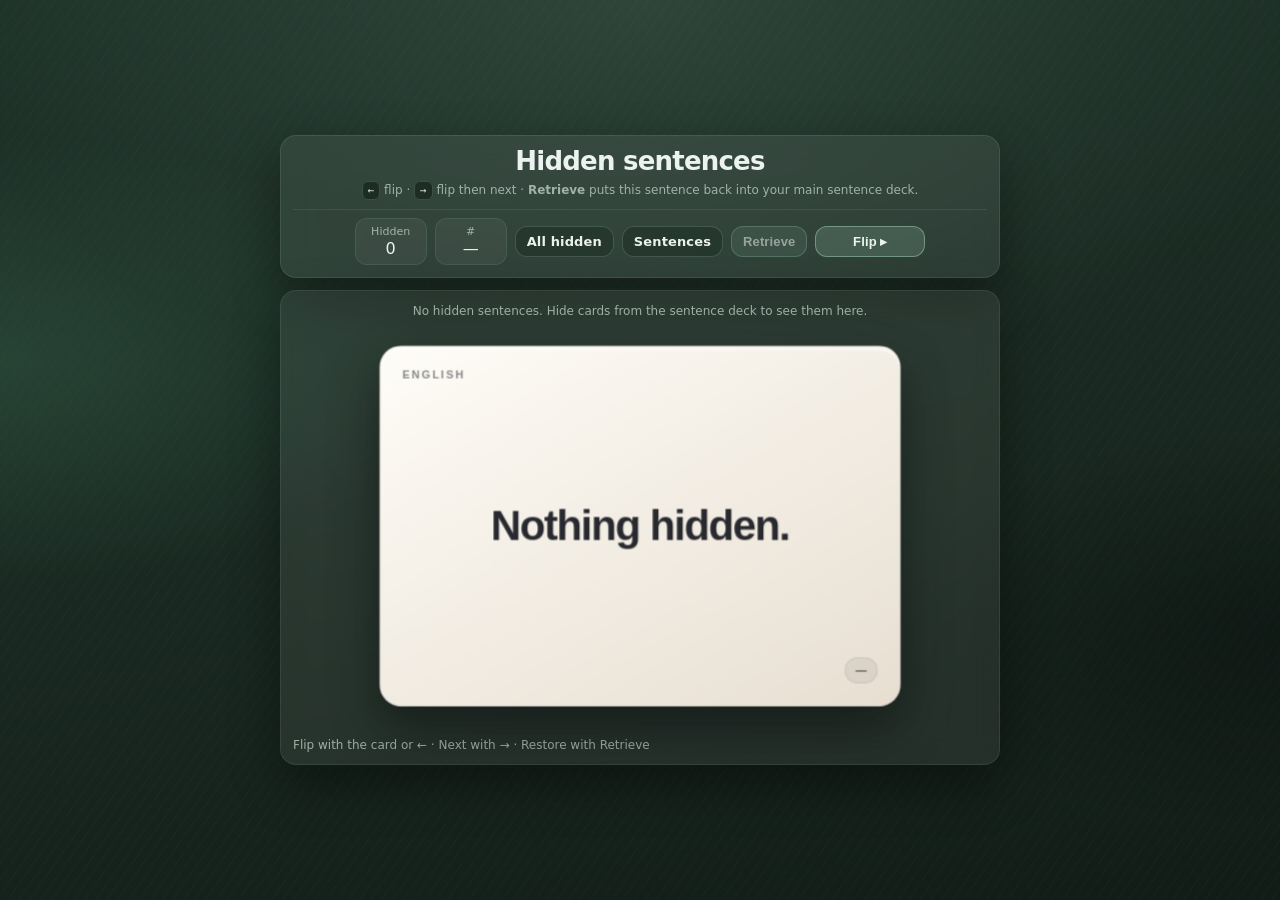
==== hidden-sentences.html @ bae76dec "Add files via upload" ====
<!doctype html>
<html lang="en">
  <head>
    <meta charset="UTF-8" />
    <meta name="viewport" content="width=device-width, initial-scale=1.0, viewport-fit=cover" />
    <title>Hidden sentences</title>
    <link rel="stylesheet" href="./style.css" />
  </head>
  <body class="phrasePage">
    <main class="app">
      <header class="header headerCompact">
        <h1 class="title titleCenter">Hidden sentences</h1>
        <p class="subtitle subtitleTight desktopOnlyControl">
          <kbd>←</kbd> flip · <kbd>→</kbd> flip then next · <strong>Retrieve</strong> puts this sentence back into your
          main sentence deck.
        </p>
        <div class="stats statsRow" aria-label="Hidden sentences">
          <div class="stat">
            <div class="statLabel">Hidden</div>
            <div class="statValue" id="statTotal">—</div>
          </div>
          <div class="stat">
            <div class="statLabel">#</div>
            <div class="statValue" id="statPosition">—</div>
          </div>
          <a class="btn ghost btnSm" href="./hidden.html">All hidden</a>
          <a class="btn ghost btnSm" href="./phrases.html">Sentences</a>
          <button class="btn primary btnSm" id="retrieveBtn" type="button">Retrieve</button>
          <button class="btn navBtn primary btnSm desktopOnlyControl" id="stepBtn" type="button">Flip ▸</button>
        </div>
      </header>

      <section class="stage">
        <section class="panel studyPanel" aria-label="Hidden sentence cards">
          <p class="studyHint muted studyHintSolo desktopOnlyControl" id="studyHint">Loading…</p>

          <div class="studyTouchBar" role="group" aria-label="Flip and next">
            <button type="button" class="btn ghost" id="flipSideBtn">Flip</button>
            <button type="button" class="btn navBtn primary" id="nextCardBtn">Next</button>
          </div>

          <div class="flashcardStage">
            <button
              type="button"
              class="flashcardHit"
              id="flashcardHit"
              aria-label="Sentence flashcard — click to flip"
            >
              <div class="flashcard3d">
                <div class="flashcardInner" id="flashcardInner">
                  <div class="flashFace flashFaceFront">
                    <span class="flashLabel">English</span>
                    <p class="flashWord flashWordFront" id="textEn">—</p>
                    <span class="flashCornerTag" id="cornerTag">—</span>
                  </div>
                  <div class="flashFace flashFaceBack">
                    <span class="flashLabel">Spanish</span>
                    <p class="flashWord flashWordEs" id="textEs">—</p>
                  </div>
                </div>
              </div>
            </button>
          </div>

          <div class="miniHelp miniHelpDesktopOnly">
            <div class="keyboardHelpBlock">
              <span class="muted">Flip with the card or ← · Next with → · Restore with Retrieve</span>
            </div>
          </div>
        </section>
      </section>
    </main>

    <script src="./sentence-bank.js" defer></script>
    <script src="./hidden-sentences.js" defer></script>
    <script src="./mobile-deck.js" defer></script>
  </body>
</html>
---- style.css ----
/* English ↔ Spanish flip flashcards · muted sage green */

:root {
  --bg-deep: #121c17;
  --bg-mid: #1a2a22;

  --panel: rgba(255, 255, 255, 0.07);
  --panel2: rgba(255, 255, 255, 0.05);
  --text: rgba(245, 250, 247, 0.96);
  --muted: rgba(190, 210, 198, 0.78);

  --accent: #a8dcc0;
  --accent-soft: rgba(168, 220, 192, 0.18);
  --danger: #e8a090;
  --good: #8fd4a4;
  --shadow: 0 20px 48px rgba(0, 0, 0, 0.38);
  --radius: 16px;

  --paper1: linear-gradient(150deg, #fffdf8 0%, #f4efe6 45%, #e8dfd2 100%);
  --paper2: linear-gradient(205deg, #fbf9f5 0%, #ece4d9 52%, #e0d4c8 100%);
  --paperInk: rgba(22, 24, 32, 0.92);

  /* Premium flip: cool cyan / ice rim (Spanish side + glow while flipped) */
  --flipIce: rgba(130, 215, 255, 0.22);
  --flipIceDeep: rgba(70, 160, 220, 0.14);
}

* {
  box-sizing: border-box;
}

html,
body {
  height: 100%;
}

body {
  margin: 0;
  -webkit-text-size-adjust: 100%;
  text-size-adjust: 100%;
  font-family: ui-sans-serif, system-ui, -apple-system, Segoe UI, Roboto, Helvetica, Arial,
    "Apple Color Emoji", "Segoe UI Emoji";
  color: var(--text);
  min-height: 100%;
  background-color: var(--bg-deep);
  background-image:
    radial-gradient(100% 80% at 50% 0%, rgba(168, 220, 192, 0.12), transparent 55%),
    radial-gradient(70% 50% at 0% 40%, rgba(60, 110, 85, 0.35), transparent 50%),
    radial-gradient(65% 45% at 100% 70%, rgba(0, 0, 0, 0.28), transparent 50%),
    repeating-linear-gradient(125deg, rgba(255, 255, 255, 0.02) 0 1px, transparent 1px 9px),
    linear-gradient(168deg, #1e3228 0%, var(--bg-mid) 48%, var(--bg-deep) 100%);
  display: grid;
  place-items: center;
  padding: 16px;
}

.app {
  width: min(720px, 100%);
  display: grid;
  gap: 12px;
}

.header {
  display: flex;
  flex-direction: column;
  align-items: center;
  text-align: center;
  gap: 8px;
  padding: 12px 14px 14px;
  border-radius: var(--radius);
  background: var(--panel);
  backdrop-filter: blur(12px);
  box-shadow: var(--shadow);
  border: 1px solid rgba(180, 220, 200, 0.12);
}

.headerCompact {
  gap: 6px;
  padding: 10px 12px 12px;
}

.title {
  margin: 0;
  letter-spacing: -0.03em;
  font-size: clamp(20px, 2.8vw, 26px);
}

.titleCenter {
  width: 100%;
  text-align: center;
}

.subtitle {
  margin: 0;
  color: var(--muted);
  font-size: 12px;
  line-height: 1.4;
  max-width: 38rem;
}

.subtitleTight {
  max-width: 36rem;
}

.stats {
  display: flex;
  gap: 8px;
  align-items: center;
  flex-wrap: wrap;
  justify-content: center;
}

.statsRow {
  margin-top: 4px;
  padding-top: 8px;
  border-top: 1px solid rgba(180, 220, 200, 0.1);
  width: 100%;
}

/* Sentence pages: stats on one row, navigation vs deck actions grouped */
.phraseToolbar {
  margin-top: 4px;
  padding-top: 10px;
  border-top: 1px solid rgba(180, 220, 200, 0.1);
  width: 100%;
  display: flex;
  flex-direction: column;
  align-items: center;
  gap: 10px;
}

.phraseToolbar-stats {
  justify-content: center;
}

.phraseToolbar-rows {
  display: flex;
  flex-wrap: wrap;
  gap: 10px 12px;
  justify-content: center;
  align-items: center;
  width: 100%;
  max-width: 100%;
}

.btnCluster {
  display: inline-flex;
  flex-wrap: wrap;
  gap: 6px;
  align-items: center;
  justify-content: center;
  padding: 6px 10px;
  border-radius: 12px;
  background: rgba(0, 0, 0, 0.14);
  border: 1px solid rgba(180, 220, 200, 0.1);
}

.btnCluster-actions {
  border-color: rgba(180, 220, 200, 0.14);
}

.phraseToolbar-sep {
  display: none;
  width: 1px;
  height: 28px;
  background: rgba(180, 220, 200, 0.14);
  flex-shrink: 0;
}

@media (min-width: 520px) {
  .phraseToolbar-sep {
    display: block;
  }
}

/* Sentence deck pages: one flat row of actions (replaces nested clusters on small screens) */
.phraseToolbar-nav {
  display: flex;
  flex-wrap: wrap;
  gap: 8px;
  justify-content: center;
  align-items: center;
  width: 100%;
}

.phraseToolbar-navBtn {
  flex: 0 1 auto;
}

/* Sentence toolbar: every control fills its slot; label centered (links + buttons) */
.phraseToolbar-nav > a.btn,
.phraseToolbar-nav > button.btn {
  display: flex;
  justify-content: center;
  align-items: center;
  text-align: center;
  box-sizing: border-box;
}

.stat {
  padding: 6px 10px;
  border-radius: 12px;
  background: var(--panel2);
  border: 1px solid rgba(180, 220, 200, 0.1);
  min-width: 72px;
  text-align: center;
}

a.statLink {
  text-decoration: none;
  color: inherit;
  cursor: pointer;
  transition: background 140ms ease, border-color 140ms ease, transform 140ms ease;
}

a.statLink:hover {
  background: rgba(168, 220, 192, 0.12);
  border-color: rgba(200, 230, 210, 0.28);
}

a.statLink:focus-visible {
  outline: 2px solid rgba(168, 220, 192, 0.55);
  outline-offset: 2px;
}

.hiddenHub {
  display: flex;
  flex-direction: column;
  gap: 10px;
  width: 100%;
  max-width: 22rem;
  margin: 4px auto 0;
}

.hiddenHubCard {
  display: flex;
  flex-direction: column;
  align-items: flex-start;
  gap: 4px;
  text-align: left;
  padding: 12px 14px;
  border-radius: 14px;
}

.hiddenHubTitle {
  font-weight: 700;
  font-size: 15px;
}

.hiddenHubMeta {
  font-size: 12px;
}

.hiddenHubBack {
  border-top: none;
  padding-top: 0;
  margin-top: 0;
}

.statLabel {
  font-size: 11px;
  color: var(--muted);
}

.statValue {
  font-size: 16px;
  margin-top: 1px;
  font-variant-numeric: tabular-nums;
}

.btn {
  appearance: none;
  border: 1px solid rgba(180, 220, 200, 0.2);
  color: var(--text);
  background: rgba(20, 35, 28, 0.45);
  padding: 10px 12px;
  border-radius: 14px;
  cursor: pointer;
  font-weight: 650;
  letter-spacing: 0.01em;
  transition: transform 140ms ease, background 140ms ease, border-color 140ms ease,
    box-shadow 140ms ease;
  user-select: none;
}

.btnSm {
  padding: 7px 11px;
  border-radius: 12px;
  font-size: 13px;
}

.btn:hover {
  transform: translateY(-1px);
  background: rgba(32, 52, 42, 0.55);
  border-color: rgba(200, 230, 210, 0.28);
}

.btn:active {
  transform: translateY(0px);
}

.btn.ghost {
  background: rgba(24, 40, 32, 0.4);
}

.btn.danger {
  border-color: rgba(232, 160, 144, 0.42);
  background: rgba(90, 42, 38, 0.35);
  color: rgba(255, 232, 226, 0.96);
}

.btn.danger:hover {
  border-color: rgba(255, 190, 175, 0.45);
  background: rgba(110, 48, 42, 0.45);
}

.btn.primary,
.btn.navBtn.primary {
  border-color: rgba(168, 220, 192, 0.45);
  background: var(--accent-soft);
}

.btn.primary:hover,
.btn.navBtn.primary:hover {
  border-color: rgba(200, 235, 215, 0.55);
  background: rgba(168, 220, 192, 0.28);
}

.btn:disabled {
  opacity: 0.55;
  cursor: not-allowed;
  transform: none;
}

.stage {
  display: block;
}

.panel {
  border-radius: var(--radius);
  padding: 12px;
  background: var(--panel);
  backdrop-filter: blur(12px);
  box-shadow: var(--shadow);
  border: 1px solid rgba(180, 220, 200, 0.1);
}

.studyPanel {
  display: flex;
  flex-direction: column;
  align-items: stretch;
}

.studyRow {
  display: flex;
  align-items: center;
  justify-content: flex-end;
  gap: 12px;
  flex-wrap: wrap;
  margin-bottom: 10px;
}

/* Mobile-only Flip | Next row (hidden on wider viewports). */
.studyTouchBar {
  display: none;
  align-items: stretch;
  gap: 10px;
  width: 100%;
  margin-bottom: 2px;
}

.studyTouchBar .btn {
  flex: 1;
  display: flex;
  justify-content: center;
  align-items: center;
  text-align: center;
  min-height: 50px;
  font-size: 16px;
  border-radius: 14px;
  touch-action: manipulation;
  -webkit-tap-highlight-color: transparent;
}

.studyHint {
  flex: 1;
  margin: 0;
  font-size: 12px;
  text-align: center;
  line-height: 1.45;
  min-width: 200px;
}

.studyHintSolo {
  flex: none;
  width: 100%;
  margin-bottom: 4px;
}

.navBtn {
  min-width: 110px;
  font-variant-numeric: tabular-nums;
}

.flashcardStage {
  display: grid;
  place-items: center;
  padding: 10px 0 6px;
  min-height: min(380px, 52vh);
}

.flashcardHit {
  width: min(520px, 100%);
  margin: 0;
  padding: 0;
  border: none;
  background: transparent;
  cursor: pointer;
  border-radius: 24px;
  outline: none;
  touch-action: manipulation;
  -webkit-tap-highlight-color: transparent;
}

.flashcardHit:not(:disabled):hover {
  outline: 1px solid rgba(120, 200, 255, 0.42);
  box-shadow: 0 0 28px rgba(90, 185, 255, 0.12);
}

.flashcardHit:is(:disabled) {
  cursor: default;
}

.flashcardHit:focus-visible {
  border-radius: 24px;
  box-shadow:
    0 0 0 3px rgba(110, 200, 255, 0.42),
    0 0 36px rgba(80, 175, 255, 0.15),
    0 18px 50px rgba(0, 0, 0, 0.45);
}

.flashcard3d {
  perspective: 1400px;
  perspective-origin: 50% 50%;
  /* Avoid compositor quirks on some GPUs when flipping */
  transform: translateZ(0);
  border-radius: 22px;
  /* Keep glow off `filter` — filter + preserve-3d often paints faces transparent after a tab switch */
  isolation: isolate;
  transition: box-shadow 0.45s ease;
}

/* Soft cyan bloom while the Spanish face is showing (same look, no filter compositor bug). */
.flashcard3d:has(.flashcardInner.isFlipped) {
  box-shadow:
    0 0 0 1px rgba(120, 195, 255, 0.28),
    0 14px 38px rgba(60, 145, 200, 0.22),
    0 0 52px rgba(100, 195, 255, 0.16);
}

.flashcardInner {
  position: relative;
  transform-style: preserve-3d;
  -webkit-transform-style: preserve-3d;
  transition: transform 0.58s cubic-bezier(0.22, 1, 0.36, 1);
  border-radius: 22px;
  min-height: min(340px, 44vh);
  width: 100%;
}

.flashcardInner.isFlipped {
  transform: rotateY(180deg);
  -webkit-transform: rotateY(180deg);
}

.flashFace {
  position: absolute;
  inset: 0;
  border-radius: 22px;
  display: grid;
  place-items: center;
  align-content: center;
  padding: clamp(18px, 4vw, 36px);
  backface-visibility: hidden;
  -webkit-backface-visibility: hidden;
  color: var(--paperInk);
  border: 1px solid rgba(20, 30, 40, 0.12);
  box-shadow:
    0 4px 0 rgba(255, 255, 255, 0.45) inset,
    0 22px 50px rgba(0, 0, 0, 0.42),
    0 0 0 1px rgba(0, 0, 0, 0.14);
}

.flashFaceFront {
  background: var(--paper1);
  transform: rotateY(0deg) translateZ(4px);
  -webkit-transform: rotateY(0deg) translateZ(4px);
}

.flashFaceBack {
  background:
    radial-gradient(115% 85% at 8% 0%, var(--flipIce), transparent 52%),
    radial-gradient(90% 75% at 100% 100%, var(--flipIceDeep), transparent 48%),
    linear-gradient(168deg, #f5fbff 0%, #e8f2f8 38%, #dce8ef 100%);
  border-color: rgba(70, 130, 170, 0.22);
  transform: rotateY(180deg) translateZ(4px);
  -webkit-transform: rotateY(180deg) translateZ(4px);
  box-shadow:
    0 4px 0 rgba(255, 255, 255, 0.5) inset,
    0 0 0 1px rgba(100, 175, 220, 0.2),
    0 22px 50px rgba(15, 45, 65, 0.2),
    0 0 48px rgba(100, 195, 255, 0.18);
}

.flashLabel {
  position: absolute;
  top: clamp(14px, 3vw, 22px);
  left: clamp(14px, 3vw, 22px);
  font-size: 11px;
  font-weight: 800;
  letter-spacing: 0.18em;
  text-transform: uppercase;
  opacity: 0.55;
}

.flashWord {
  margin: 0;
  padding: 0 clamp(14px, 3vw, 28px);
  font-size: clamp(26px, 4vw, 42px);
  font-weight: 850;
  line-height: 1.15;
  letter-spacing: -0.035em;
  text-align: center;
  hyphens: auto;
}

.flashWordEs {
  font-family: ui-sans-serif, system-ui, "SF Pro Text", Segoe UI, Roboto, "Noto Sans", sans-serif;
}

/* Full-sentence cards: same type size as main deck; wrap long lines without shrinking text */
.phrasePage .flashWord {
  font-size: clamp(26px, 4vw, 42px);
  line-height: 1.15;
  letter-spacing: -0.035em;
  max-width: 100%;
  overflow-wrap: anywhere;
  hyphens: auto;
}

.phrasePage .flashFace {
  padding: clamp(16px, 3.5vw, 28px);
}

.phrasePage .flashcardStage {
  min-height: min(400px, 56vh);
}

.phrasePage .flashcardInner {
  min-height: min(360px, 50vh);
}

/* Separate text layering from curved faces — avoids “mirrored/backward” glyph bugs in some browsers. */
.flashFace .flashWord {
  transform: translateZ(8px);
  -webkit-font-smoothing: antialiased;
}

.flashCornerTag {
  position: absolute;
  bottom: clamp(14px, 3vw, 22px);
  right: clamp(14px, 3vw, 22px);
  padding: 6px 10px;
  font-size: 11px;
  font-weight: 750;
  border-radius: 999px;
  color: rgba(22, 24, 32, 0.75);
  background: rgba(0, 0, 0, 0.06);
  border: 1px solid rgba(0, 0, 0, 0.08);
}

.footer {
  padding: 10px 12px;
  color: var(--muted);
  font-size: 12px;
  text-align: center;
}

.footerBar {
  display: flex;
  flex-wrap: wrap;
  align-items: center;
  justify-content: center;
  gap: 10px 16px;
  padding: 12px 14px;
}

.footerLead {
  color: var(--muted);
  font-size: 12px;
  margin-right: 4px;
}

.footerLink,
.btnLink {
  appearance: none;
  padding: 0;
  margin: 0;
  border: none;
  background: transparent;
  color: var(--accent);
  font: inherit;
  font-size: 13px;
  font-weight: 650;
  cursor: pointer;
  text-decoration: underline;
  text-underline-offset: 3px;
}

.footerLink:hover,
.btnLink:hover {
  color: #d8f5e4;
}

.btnLink {
  display: inline-block;
}

.btnLink input {
  display: none;
}

kbd {
  font-family: ui-monospace, SFMono-Regular, Menlo, Monaco, Consolas, monospace;
  font-size: 11px;
  padding: 2px 5px;
  border-radius: 6px;
  background: rgba(18, 32, 26, 0.65);
  border: 1px solid rgba(180, 220, 200, 0.2);
  color: rgba(235, 248, 240, 0.92);
}

.muted {
  color: var(--muted);
}

a.btn {
  text-decoration: none;
  display: inline-flex;
  align-items: center;
}

.inlineLink {
  color: var(--accent);
  text-underline-offset: 3px;
}

.inlineLink:hover {
  color: #d8f5e4;
}

.saveToast {
  font-weight: 750;
  color: rgba(140, 220, 160, 0.98);
  letter-spacing: 0.02em;
  min-height: 1.2em;
}

.miniHelp {
  margin-top: 14px;
  color: var(--muted);
  font-size: 12px;
  display: flex;
  gap: 8px;
  align-items: center;
  flex-wrap: wrap;
}

/* ——— Phones & tablets (wide enough to catch phones in landscape) ——— */
@media (max-width: 768px) {
  /* Reduces double-tap zoom on controls while keeping pinch-zoom. */
  html {
    touch-action: manipulation;
  }

  body {
    padding: max(10px, env(safe-area-inset-top, 0px)) max(12px, env(safe-area-inset-right, 0px))
      max(14px, env(safe-area-inset-bottom, 0px)) max(12px, env(safe-area-inset-left, 0px));
  }

  .desktopOnlyControl {
    display: none !important;
  }

  /* Sentence / saved-sentence headers: never show the long instruction block on narrow viewports */
  body.phrasePage .header .subtitle {
    display: none !important;
    margin: 0 !important;
    padding: 0 !important;
    max-height: 0 !important;
    overflow: hidden !important;
    border: 0 !important;
  }

  body.phrasePage .header.headerCompact {
    gap: 4px;
  }

  .studyTouchBar {
    display: flex;
  }

  .keyboardHelpBlock {
    display: none !important;
  }

  .miniHelpDesktopOnly {
    display: none !important;
  }

  .headerCompact {
    padding: 8px 10px 10px;
  }

  .headerCompact .stats.statsRow {
    margin-top: 2px;
    padding-top: 6px;
  }

  .stats.statsRow,
  .phraseToolbar-stats {
    gap: 5px;
    row-gap: 6px;
  }

  .stat {
    min-width: 58px;
    padding: 6px 7px;
  }

  .phrasePage .phraseToolbar {
    margin-top: 0;
    padding-top: 4px;
    gap: 4px;
  }

  .phrasePage .phraseToolbar-stats {
    flex-wrap: nowrap;
    justify-content: center;
    gap: 5px;
    width: 100%;
  }

  .phrasePage .phraseToolbar-stats .stat {
    flex: 1 1 0;
    min-width: 0;
    padding: 6px 4px;
  }

  .phrasePage .phraseToolbar-stats .statLabel {
    font-size: 9px;
  }

  .phrasePage .phraseToolbar-stats .statValue {
    font-size: 13px;
  }

  body.phrasePage .phraseToolbar-nav {
    display: grid;
    grid-template-columns: repeat(3, minmax(0, 1fr));
    gap: 6px;
    width: 100%;
    justify-items: stretch;
  }

  body.phrasePage .phraseToolbar-nav > a.btn,
  body.phrasePage .phraseToolbar-nav > button.btn {
    display: flex !important;
    width: 100%;
    min-width: 0;
    min-height: 44px;
    font-size: 13px;
    justify-content: center !important;
    align-items: center !important;
    text-align: center;
  }

  .btnSm {
    min-height: 44px;
    padding: 10px 12px;
    font-size: 14px;
  }

  .studyRow {
    flex-direction: row;
    flex-wrap: nowrap;
    align-items: stretch;
    justify-content: space-between;
    gap: 10px;
    margin-bottom: 8px;
  }

  .btn {
    touch-action: manipulation;
    -webkit-tap-highlight-color: transparent;
  }

  .flashcardStage {
    min-height: min(320px, 48svh);
    padding: 6px 0 4px;
  }

  .flashcardInner {
    min-height: min(260px, 42svh);
    transition: transform 0.42s cubic-bezier(0.22, 1, 0.36, 1);
  }

  .phrasePage .flashcardStage {
    min-height: min(340px, 56svh);
    padding-top: 8px;
  }

  .phrasePage .flashcardInner {
    min-height: min(270px, 50svh);
    transition: transform 0.42s cubic-bezier(0.22, 1, 0.36, 1);
  }

  .flashWord {
    font-size: clamp(22px, 6.2vw, 34px);
    padding: 0 clamp(12px, 4vw, 22px);
  }

  /* Sentence cards: same flash text size as main vocabulary deck on phones */
  .phrasePage .flashWord {
    font-size: clamp(22px, 6.2vw, 34px);
    padding: 0 clamp(12px, 4vw, 22px);
    line-height: 1.15;
    letter-spacing: -0.035em;
  }

  .flashcardHit {
    touch-action: manipulation;
    width: 100%;
    max-width: min(520px, 100%);
  }

  .miniHelp {
    font-size: 11px;
    margin-top: 6px;
  }

  .phraseToolbar-rows {
    flex-direction: column;
    gap: 8px;
  }

  .phraseToolbar-sep {
    display: none !important;
  }

  .btnCluster {
    width: 100%;
    max-width: 100%;
    justify-content: center;
  }

  /* Flip/Next in header / phrase toolbar (saved, hidden lists, etc.) */
  .statsRow .navBtn.primary,
  .statsRow #stepBtn,
  .phraseToolbar-rows .navBtn.primary,
  .phraseToolbar-rows #stepBtn {
    min-height: 48px;
    padding-left: 16px;
    padding-right: 16px;
  }
}

@media (prefers-reduced-motion: reduce) {
  .flashcardInner {
    transition: transform 0.25s linear;
  }

  .flashcardInner.isFlipped {
    transform: rotateY(180deg);
    -webkit-transform: rotateY(180deg);
  }

  .flashcard3d:has(.flashcardInner.isFlipped) {
    box-shadow: none;
  }
}
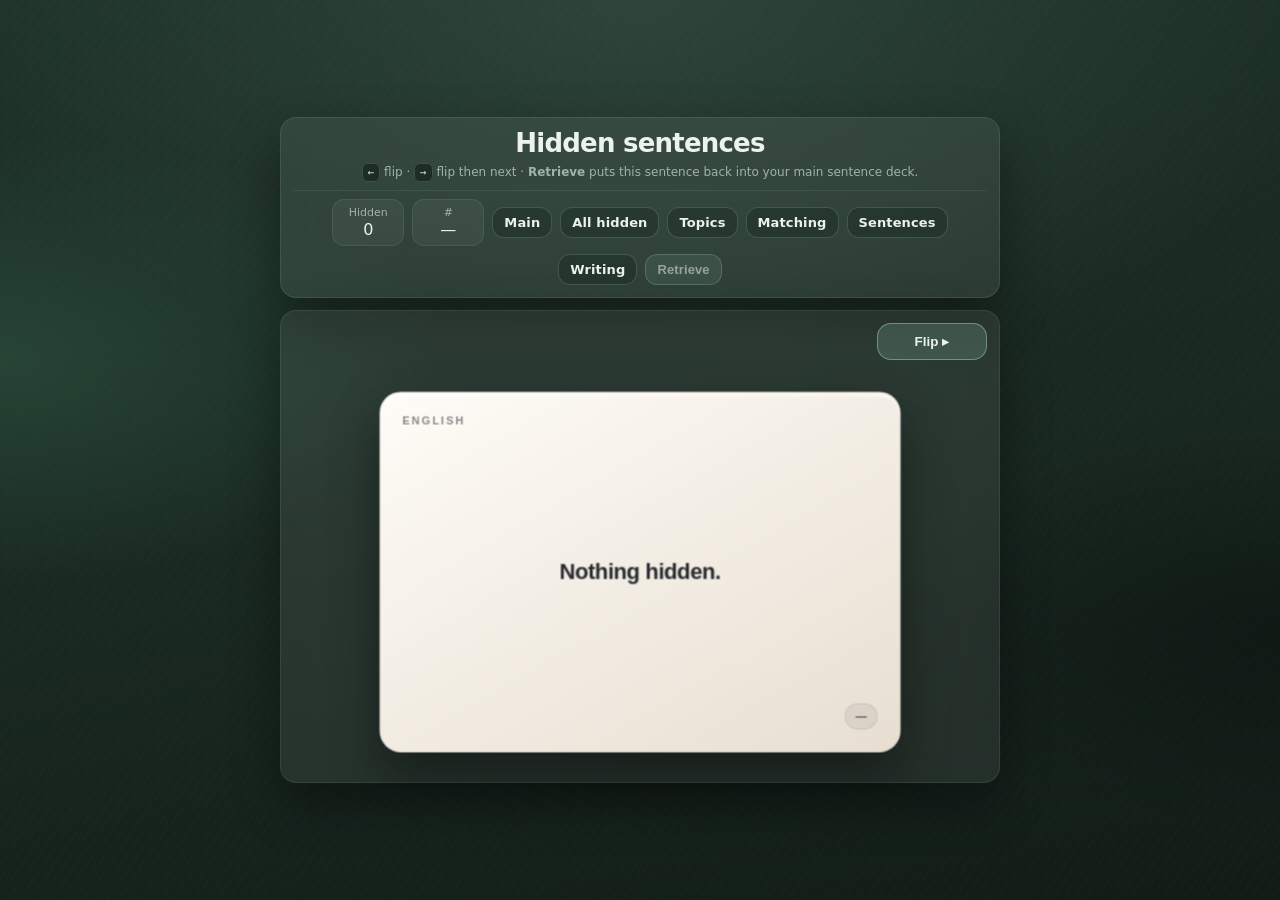
==== commit 5ace5603: "Add Writing and Matching modes, premium theme, and mobile polish. Topic-filtered main deck, disambig" ====
--- a/hidden-sentences.html
+++ b/hidden-sentences.html
@@ -23,20 +23,24 @@
             <div class="statLabel">#</div>
             <div class="statValue" id="statPosition">—</div>
           </div>
+          <a class="btn ghost btnSm" href="./index.html">Main</a>
           <a class="btn ghost btnSm" href="./hidden.html">All hidden</a>
+          <a class="btn ghost btnSm" href="./topics.html">Topics</a>
+          <a class="btn ghost btnSm" href="./matching.html">Matching</a>
           <a class="btn ghost btnSm" href="./phrases.html">Sentences</a>
+          <a class="btn ghost btnSm" href="./writing.html">Writing</a>
           <button class="btn primary btnSm" id="retrieveBtn" type="button">Retrieve</button>
-          <button class="btn navBtn primary btnSm desktopOnlyControl" id="stepBtn" type="button">Flip ▸</button>
         </div>
       </header>
 
       <section class="stage">
         <section class="panel studyPanel" aria-label="Hidden sentence cards">
-          <p class="studyHint muted studyHintSolo desktopOnlyControl" id="studyHint">Loading…</p>
-
-          <div class="studyTouchBar" role="group" aria-label="Flip and next">
-            <button type="button" class="btn ghost" id="flipSideBtn">Flip</button>
-            <button type="button" class="btn navBtn primary" id="nextCardBtn">Next</button>
+          <div class="studyRow" role="group" aria-label="Flip and next">
+            <button class="btn navBtn primary desktopOnlyControl" id="stepBtn" type="button">Flip ▸</button>
+            <div class="studyTouchBar">
+              <button type="button" class="btn ghost" id="flipSideBtn">Flip</button>
+              <button type="button" class="btn navBtn primary" id="nextCardBtn">Next</button>
+            </div>
           </div>
 
           <div class="flashcardStage">
@@ -62,15 +66,11 @@
             </button>
           </div>
 
-          <div class="miniHelp miniHelpDesktopOnly">
-            <div class="keyboardHelpBlock">
-              <span class="muted">Flip with the card or ← · Next with → · Restore with Retrieve</span>
-            </div>
-          </div>
         </section>
       </section>
     </main>
 
+    <script src="./english-display.js"></script>
     <script src="./sentence-bank.js" defer></script>
     <script src="./hidden-sentences.js" defer></script>
     <script src="./mobile-deck.js" defer></script>
--- a/style.css
+++ b/style.css
@@ -159,6 +159,95 @@
   border-color: rgba(180, 220, 200, 0.14);
 }
 
+/* Topics hub — grouped vocabulary subsets */
+.topicHubPanel {
+  width: 100%;
+}
+
+.topicHubSections {
+  display: flex;
+  flex-direction: column;
+  gap: 0;
+  width: 100%;
+  max-width: 100%;
+}
+
+.topicSection {
+  padding: 18px 0 22px;
+  border-bottom: 1px solid rgba(180, 220, 200, 0.12);
+}
+
+.topicSection:last-child {
+  border-bottom: none;
+  padding-bottom: 8px;
+}
+
+.topicSectionHead {
+  margin-bottom: 14px;
+  text-align: left;
+  max-width: 40rem;
+}
+
+.topicSectionTitle {
+  margin: 0 0 6px;
+  font-size: clamp(15px, 2.2vw, 18px);
+  font-weight: 800;
+  letter-spacing: -0.02em;
+  color: var(--text);
+}
+
+.topicSectionSubtitle {
+  margin: 0;
+  font-size: 13px;
+  line-height: 1.45;
+}
+
+.topicSectionGrid {
+  display: grid;
+  grid-template-columns: repeat(auto-fill, minmax(220px, 1fr));
+  gap: 10px;
+  width: 100%;
+}
+
+.topicPickCard {
+  display: flex;
+  flex-direction: column;
+  align-items: stretch;
+  text-align: left;
+  gap: 6px;
+  padding: 14px 16px;
+  min-height: 100px;
+  text-decoration: none;
+  color: inherit;
+  border-radius: 14px;
+  border: 1px solid rgba(180, 220, 200, 0.14);
+  background: rgba(0, 0, 0, 0.12);
+  transition: border-color 0.2s ease, background 0.2s ease, transform 0.15s ease;
+}
+
+.topicPickCard:hover {
+  border-color: rgba(168, 220, 192, 0.35);
+  background: rgba(0, 0, 0, 0.16);
+}
+
+.topicPickTitle {
+  font-weight: 780;
+  font-size: 15px;
+  letter-spacing: -0.02em;
+}
+
+.topicPickMeta {
+  font-size: 12px;
+  font-variant-numeric: tabular-nums;
+}
+
+.topicPickBlurb {
+  font-size: 12px;
+  line-height: 1.4;
+  color: var(--muted);
+  margin-top: 2px;
+}
+
 .phraseToolbar-sep {
   display: none;
   width: 1px;
@@ -476,6 +565,7 @@
 .flashFace {
   position: absolute;
   inset: 0;
+  min-width: 0;
   border-radius: 22px;
   display: grid;
   place-items: center;
@@ -483,6 +573,8 @@
   padding: clamp(18px, 4vw, 36px);
   backface-visibility: hidden;
   -webkit-backface-visibility: hidden;
+  hyphens: none;
+  -webkit-hyphens: none;
   color: var(--paperInk);
   border: 1px solid rgba(20, 30, 40, 0.12);
   box-shadow:
@@ -531,25 +623,39 @@
   line-height: 1.15;
   letter-spacing: -0.035em;
   text-align: center;
-  hyphens: auto;
+  min-width: 0;
+  max-width: 100%;
+  overflow-wrap: break-word;
+  word-wrap: break-word;
+  word-break: normal;
+  hyphens: none;
+  -webkit-hyphens: none;
+  -moz-hyphens: none;
 }
 
 .flashWordEs {
   font-family: ui-sans-serif, system-ui, "SF Pro Text", Segoe UI, Roboto, "Noto Sans", sans-serif;
 }
 
-/* Full-sentence cards: same type size as main deck; wrap long lines without shrinking text */
-.phrasePage .flashWord {
-  font-size: clamp(26px, 4vw, 42px);
-  line-height: 1.15;
-  letter-spacing: -0.035em;
-  max-width: 100%;
-  overflow-wrap: anywhere;
-  hyphens: auto;
-}
-
+/* Full-sentence cards: slightly smaller type than main deck; wrap at spaces, never auto-hyphens */
 .phrasePage .flashFace {
   padding: clamp(16px, 3.5vw, 28px);
+  hyphens: none;
+  -webkit-hyphens: none;
+}
+
+body.phrasePage .flashFace .flashWord {
+  font-size: clamp(15px, 2.4vw, 22px);
+  line-height: 1.28;
+  letter-spacing: -0.02em;
+  min-width: 0;
+  max-width: 100%;
+  overflow-wrap: break-word;
+  word-wrap: break-word;
+  word-break: normal;
+  hyphens: none !important;
+  -webkit-hyphens: none !important;
+  -moz-hyphens: none !important;
 }
 
 .phrasePage .flashcardStage {
@@ -791,6 +897,16 @@
     font-size: 14px;
   }
 
+  .topicSectionGrid {
+    grid-template-columns: 1fr;
+  }
+
+  .topicSectionHead {
+    text-align: center;
+    margin-left: auto;
+    margin-right: auto;
+  }
+
   .studyRow {
     flex-direction: row;
     flex-wrap: nowrap;
@@ -830,12 +946,18 @@
     padding: 0 clamp(12px, 4vw, 22px);
   }
 
-  /* Sentence cards: same flash text size as main vocabulary deck on phones */
-  .phrasePage .flashWord {
-    font-size: clamp(22px, 6.2vw, 34px);
-    padding: 0 clamp(12px, 4vw, 22px);
-    line-height: 1.15;
-    letter-spacing: -0.035em;
+  /* Sentence cards: a bit larger than the old phone size, still well below main deck */
+  body.phrasePage .flashFace .flashWord {
+    font-size: clamp(16px, 4.5vw, 23px);
+    line-height: 1.26;
+    letter-spacing: -0.022em;
+    padding: 0 clamp(11px, 3.6vw, 20px);
+    overflow-wrap: break-word;
+    word-wrap: break-word;
+    word-break: normal;
+    hyphens: none !important;
+    -webkit-hyphens: none !important;
+    -moz-hyphens: none !important;
   }
 
   .flashcardHit {
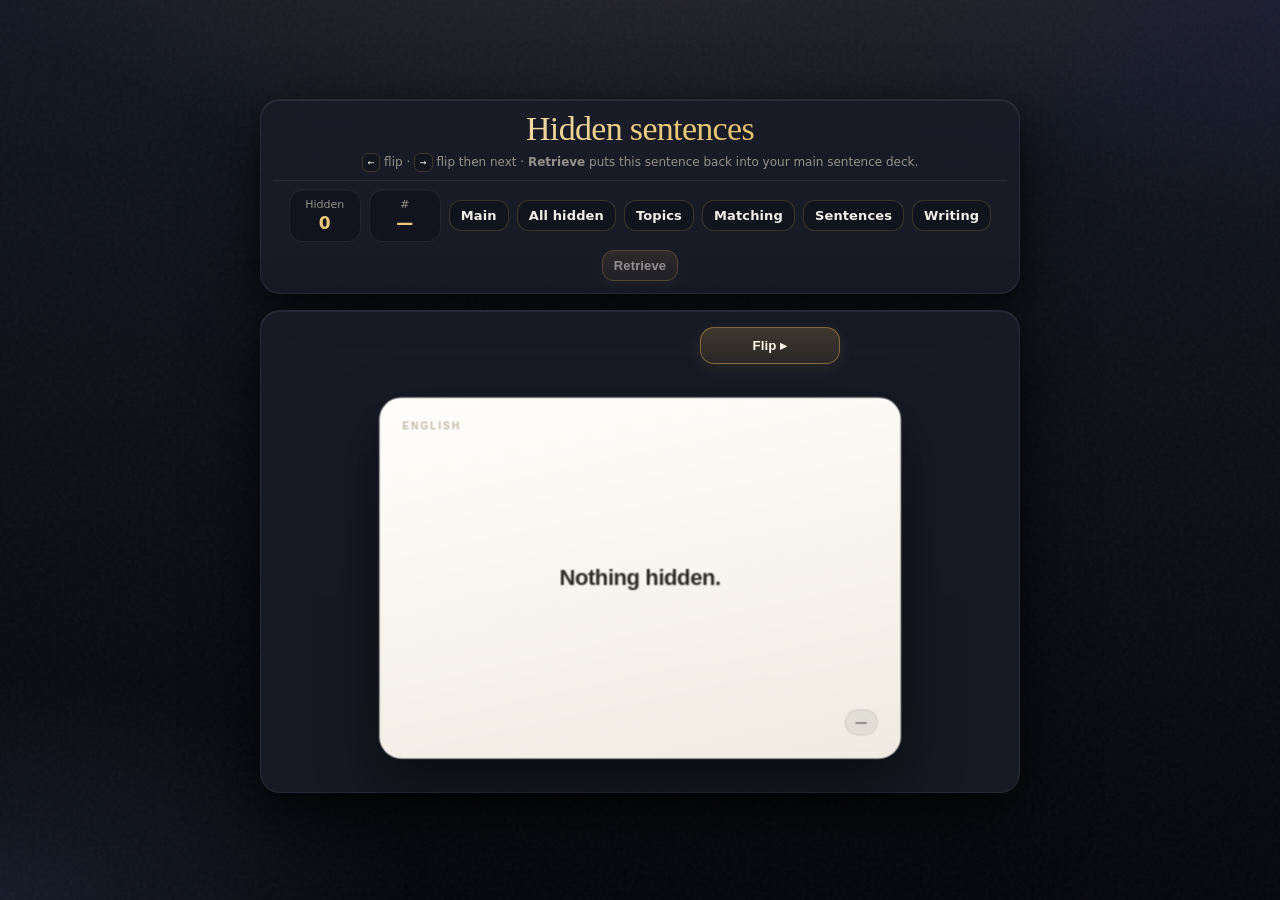
==== commit 9cd5813b: "Fix mobile flashcards and navigation layout. Taller portrait cards; topic and next bar like desktop " ====
--- a/hidden-sentences.html
+++ b/hidden-sentences.html
@@ -35,11 +35,9 @@
 
       <section class="stage">
         <section class="panel studyPanel" aria-label="Hidden sentence cards">
-          <div class="studyRow" role="group" aria-label="Flip and next">
-            <button class="btn navBtn primary desktopOnlyControl" id="stepBtn" type="button">Flip ▸</button>
-            <div class="studyTouchBar">
-              <button type="button" class="btn ghost" id="flipSideBtn">Flip</button>
-              <button type="button" class="btn navBtn primary" id="nextCardBtn">Next</button>
+          <div class="studyRow" role="group" aria-label="Card controls">
+            <div class="studyControlBar studyControlBar--solo">
+              <button type="button" class="btn navBtn primary studyNextBtn" id="stepBtn">Flip ▸</button>
             </div>
           </div>
 
--- a/style.css
+++ b/style.css
@@ -1,28 +1,40 @@
-/* English ↔ Spanish flip flashcards · muted sage green */
+/* English ↔ Spanish flashcards · premium navy + gold */
+@import url("https://fonts.googleapis.com/css2?family=DM+Sans:ital,opsz,wght@0,9..40,400;0,9..40,500;0,9..40,600;0,9..40,700;0,9..40,800;1,9..40,400&family=Instrument+Serif:ital@0;1&display=swap");
 
 :root {
-  --bg-deep: #121c17;
-  --bg-mid: #1a2a22;
-
-  --panel: rgba(255, 255, 255, 0.07);
-  --panel2: rgba(255, 255, 255, 0.05);
-  --text: rgba(245, 250, 247, 0.96);
-  --muted: rgba(190, 210, 198, 0.78);
-
-  --accent: #a8dcc0;
-  --accent-soft: rgba(168, 220, 192, 0.18);
-  --danger: #e8a090;
-  --good: #8fd4a4;
-  --shadow: 0 20px 48px rgba(0, 0, 0, 0.38);
-  --radius: 16px;
-
-  --paper1: linear-gradient(150deg, #fffdf8 0%, #f4efe6 45%, #e8dfd2 100%);
-  --paper2: linear-gradient(205deg, #fbf9f5 0%, #ece4d9 52%, #e0d4c8 100%);
-  --paperInk: rgba(22, 24, 32, 0.92);
-
-  /* Premium flip: cool cyan / ice rim (Spanish side + glow while flipped) */
-  --flipIce: rgba(130, 215, 255, 0.22);
-  --flipIceDeep: rgba(70, 160, 220, 0.14);
+  --bg-deep: #07080d;
+  --bg-mid: #0e1018;
+  --bg-top: #141824;
+
+  --panel: rgba(26, 29, 40, 0.78);
+  --panel2: rgba(18, 20, 30, 0.88);
+  --text: rgba(250, 248, 244, 0.96);
+  --muted: rgba(178, 172, 160, 0.82);
+
+  --accent: #d4a853;
+  --accent-bright: #ebc97a;
+  --accent-soft: rgba(212, 168, 83, 0.16);
+  --danger: #e89580;
+  --good: #5ecf9a;
+  --shadow:
+    0 28px 70px rgba(0, 0, 0, 0.58),
+    0 10px 28px rgba(0, 0, 0, 0.32),
+    inset 0 1px 0 rgba(255, 255, 255, 0.07);
+  --radius: 20px;
+
+  --border: rgba(255, 255, 255, 0.07);
+  --border-strong: rgba(212, 168, 83, 0.22);
+  --surface: rgba(34, 37, 50, 0.92);
+  --surface-hover: rgba(46, 50, 66, 0.96);
+  --surface-ghost: rgba(16, 18, 26, 0.72);
+  --link-hover: #f2ddb0;
+
+  --paper1: linear-gradient(168deg, #fffefb 0%, #f9f6f0 46%, #f0ebe2 100%);
+  --paper2: linear-gradient(198deg, #ffffff 0%, #f7f4ee 52%, #ede8df 100%);
+  --paperInk: rgba(26, 24, 20, 0.92);
+
+  --flipSuccess: rgba(94, 207, 154, 0.22);
+  --flipSuccessDeep: rgba(48, 160, 110, 0.14);
 }
 
 * {
@@ -38,26 +50,38 @@
   margin: 0;
   -webkit-text-size-adjust: 100%;
   text-size-adjust: 100%;
-  font-family: ui-sans-serif, system-ui, -apple-system, Segoe UI, Roboto, Helvetica, Arial,
-    "Apple Color Emoji", "Segoe UI Emoji";
+  font-family: "DM Sans", ui-sans-serif, system-ui, -apple-system, Segoe UI, Roboto, Helvetica, Arial,
+    sans-serif;
   color: var(--text);
   min-height: 100%;
   background-color: var(--bg-deep);
   background-image:
-    radial-gradient(100% 80% at 50% 0%, rgba(168, 220, 192, 0.12), transparent 55%),
-    radial-gradient(70% 50% at 0% 40%, rgba(60, 110, 85, 0.35), transparent 50%),
-    radial-gradient(65% 45% at 100% 70%, rgba(0, 0, 0, 0.28), transparent 50%),
-    repeating-linear-gradient(125deg, rgba(255, 255, 255, 0.02) 0 1px, transparent 1px 9px),
-    linear-gradient(168deg, #1e3228 0%, var(--bg-mid) 48%, var(--bg-deep) 100%);
+    radial-gradient(110% 80% at 50% -20%, rgba(212, 168, 83, 0.14), transparent 52%),
+    radial-gradient(70% 55% at 100% 0%, rgba(88, 72, 140, 0.12), transparent 48%),
+    radial-gradient(65% 50% at 0% 100%, rgba(40, 48, 72, 0.45), transparent 50%),
+    linear-gradient(180deg, var(--bg-top) 0%, var(--bg-mid) 44%, var(--bg-deep) 100%);
   display: grid;
   place-items: center;
-  padding: 16px;
+  padding: 20px 16px 28px;
+  position: relative;
+}
+
+body::before {
+  content: "";
+  position: fixed;
+  inset: 0;
+  pointer-events: none;
+  opacity: 0.035;
+  background-image: url("data:image/svg+xml,%3Csvg viewBox='0 0 256 256' xmlns='http://www.w3.org/2000/svg'%3E%3Cfilter id='n'%3E%3CfeTurbulence type='fractalNoise' baseFrequency='0.85' numOctaves='4' stitchTiles='stitch'/%3E%3C/filter%3E%3Crect width='100%25' height='100%25' filter='url(%23n)'/%3E%3C/svg%3E");
+  z-index: 0;
 }
 
 .app {
-  width: min(720px, 100%);
+  width: min(760px, 100%);
   display: grid;
-  gap: 12px;
+  gap: 16px;
+  position: relative;
+  z-index: 1;
 }
 
 .header {
@@ -65,13 +89,14 @@
   flex-direction: column;
   align-items: center;
   text-align: center;
-  gap: 8px;
-  padding: 12px 14px 14px;
+  gap: 10px;
+  padding: 18px 18px 16px;
   border-radius: var(--radius);
   background: var(--panel);
-  backdrop-filter: blur(12px);
+  backdrop-filter: blur(22px) saturate(1.15);
+  -webkit-backdrop-filter: blur(22px) saturate(1.15);
   box-shadow: var(--shadow);
-  border: 1px solid rgba(180, 220, 200, 0.12);
+  border: 1px solid var(--border);
 }
 
 .headerCompact {
@@ -81,8 +106,14 @@
 
 .title {
   margin: 0;
-  letter-spacing: -0.03em;
-  font-size: clamp(20px, 2.8vw, 26px);
+  font-family: "Instrument Serif", Georgia, "Times New Roman", serif;
+  font-weight: 400;
+  letter-spacing: -0.02em;
+  font-size: clamp(26px, 3.6vw, 34px);
+  background: linear-gradient(135deg, #faf6ef 0%, #e8c97a 55%, #c9a04a 100%);
+  -webkit-background-clip: text;
+  background-clip: text;
+  color: transparent;
 }
 
 .titleCenter {
@@ -113,7 +144,7 @@
 .statsRow {
   margin-top: 4px;
   padding-top: 8px;
-  border-top: 1px solid rgba(180, 220, 200, 0.1);
+  border-top: 1px solid var(--border);
   width: 100%;
 }
 
@@ -121,7 +152,7 @@
 .phraseToolbar {
   margin-top: 4px;
   padding-top: 10px;
-  border-top: 1px solid rgba(180, 220, 200, 0.1);
+  border-top: 1px solid var(--border);
   width: 100%;
   display: flex;
   flex-direction: column;
@@ -151,12 +182,12 @@
   justify-content: center;
   padding: 6px 10px;
   border-radius: 12px;
-  background: rgba(0, 0, 0, 0.14);
-  border: 1px solid rgba(180, 220, 200, 0.1);
+  background: var(--panel2);
+  border: 1px solid var(--border);
 }
 
 .btnCluster-actions {
-  border-color: rgba(180, 220, 200, 0.14);
+  border-color: var(--border-strong);
 }
 
 /* Topics hub — grouped vocabulary subsets */
@@ -174,7 +205,7 @@
 
 .topicSection {
   padding: 18px 0 22px;
-  border-bottom: 1px solid rgba(180, 220, 200, 0.12);
+  border-bottom: 1px solid var(--border);
 }
 
 .topicSection:last-child {
@@ -190,10 +221,11 @@
 
 .topicSectionTitle {
   margin: 0 0 6px;
-  font-size: clamp(15px, 2.2vw, 18px);
-  font-weight: 800;
-  letter-spacing: -0.02em;
-  color: var(--text);
+  font-family: "Instrument Serif", Georgia, serif;
+  font-size: clamp(18px, 2.6vw, 22px);
+  font-weight: 400;
+  letter-spacing: -0.01em;
+  color: var(--accent-bright);
 }
 
 .topicSectionSubtitle {
@@ -220,14 +252,23 @@
   text-decoration: none;
   color: inherit;
   border-radius: 14px;
-  border: 1px solid rgba(180, 220, 200, 0.14);
-  background: rgba(0, 0, 0, 0.12);
-  transition: border-color 0.2s ease, background 0.2s ease, transform 0.15s ease;
+  border: 1px solid var(--border);
+  background: var(--panel2);
+  transition:
+    border-color 0.22s ease,
+    background 0.22s ease,
+    transform 0.2s ease,
+    box-shadow 0.22s ease;
 }
 
 .topicPickCard:hover {
-  border-color: rgba(168, 220, 192, 0.35);
-  background: rgba(0, 0, 0, 0.16);
+  border-color: rgba(212, 168, 83, 0.42);
+  background: var(--surface-hover);
+  box-shadow:
+    0 14px 36px rgba(0, 0, 0, 0.42),
+    0 0 0 1px rgba(212, 168, 83, 0.08),
+    inset 0 1px 0 rgba(255, 255, 255, 0.06);
+  transform: translateY(-2px);
 }
 
 .topicPickTitle {
@@ -252,7 +293,7 @@
   display: none;
   width: 1px;
   height: 28px;
-  background: rgba(180, 220, 200, 0.14);
+  background: var(--border);
   flex-shrink: 0;
 }
 
@@ -276,6 +317,78 @@
   flex: 0 1 auto;
 }
 
+/* Main deck, sentences, writing: one centered horizontal row of tabs/buttons */
+body.deckPage .phraseToolbar,
+body.phrasePage .phraseToolbar,
+body.writingPage .header.headerCompact {
+  align-items: center;
+  gap: 6px;
+}
+
+body.writingPage .stats.writingStats {
+  display: flex;
+  flex-wrap: nowrap;
+  justify-content: center;
+  gap: 10px;
+  width: 100%;
+  margin-top: 2px;
+  padding-top: 6px;
+  border-top: 1px solid var(--border);
+}
+
+body.deckPage .phraseToolbar-actions,
+body.phrasePage .phraseToolbar-actions,
+body.writingPage .phraseToolbar-actions {
+  display: flex;
+  justify-content: center;
+  align-items: flex-start;
+  width: 100%;
+  overflow: visible;
+  padding: 4px 2px 8px;
+}
+
+body.deckPage .phraseToolbar-actionsInner,
+body.phrasePage .phraseToolbar-actionsInner,
+body.writingPage .phraseToolbar-actionsInner {
+  display: flex;
+  flex-wrap: wrap;
+  align-items: center;
+  justify-content: center;
+  gap: 6px;
+  width: 100%;
+  max-width: 100%;
+}
+
+body.deckPage .phraseToolbar-actionsInner .phraseToolbar-nav,
+body.phrasePage .phraseToolbar-actionsInner .phraseToolbar-nav,
+body.writingPage .phraseToolbar-actionsInner .phraseToolbar-nav {
+  display: inline-flex;
+  flex-wrap: nowrap;
+  align-items: center;
+  justify-content: center;
+  gap: 6px;
+}
+
+body.deckPage .phraseToolbar-actionsInner .phraseToolbar-nav > a.btn,
+body.deckPage .phraseToolbar-actionsInner .phraseToolbar-nav > button.btn,
+body.phrasePage .phraseToolbar-actionsInner .phraseToolbar-nav > a.btn,
+body.phrasePage .phraseToolbar-actionsInner .phraseToolbar-nav > button.btn,
+body.writingPage .phraseToolbar-actionsInner .phraseToolbar-nav > a.btn,
+body.writingPage .phraseToolbar-actionsInner .phraseToolbar-nav > button.btn {
+  flex: 0 0 auto;
+  width: auto;
+  min-width: 0;
+  white-space: nowrap;
+  min-height: 38px;
+  padding: 9px 14px;
+  font-size: 13px;
+  font-weight: 650;
+  line-height: 1.2;
+  border-radius: 12px;
+  touch-action: manipulation;
+  -webkit-tap-highlight-color: transparent;
+}
+
 /* Sentence toolbar: every control fills its slot; label centered (links + buttons) */
 .phraseToolbar-nav > a.btn,
 .phraseToolbar-nav > button.btn {
@@ -287,12 +400,13 @@
 }
 
 .stat {
-  padding: 6px 10px;
-  border-radius: 12px;
+  padding: 8px 12px;
+  border-radius: 14px;
   background: var(--panel2);
-  border: 1px solid rgba(180, 220, 200, 0.1);
+  border: 1px solid var(--border);
   min-width: 72px;
   text-align: center;
+  box-shadow: inset 0 1px 0 rgba(255, 255, 255, 0.04);
 }
 
 a.statLink {
@@ -303,12 +417,12 @@
 }
 
 a.statLink:hover {
-  background: rgba(168, 220, 192, 0.12);
-  border-color: rgba(200, 230, 210, 0.28);
+  background: var(--accent-soft);
+  border-color: rgba(212, 168, 83, 0.38);
 }
 
 a.statLink:focus-visible {
-  outline: 2px solid rgba(168, 220, 192, 0.55);
+  outline: 2px solid rgba(212, 168, 83, 0.55);
   outline-offset: 2px;
 }
 
@@ -352,16 +466,18 @@
 }
 
 .statValue {
-  font-size: 16px;
-  margin-top: 1px;
+  font-size: 17px;
+  margin-top: 2px;
   font-variant-numeric: tabular-nums;
+  font-weight: 700;
+  color: var(--accent-bright);
 }
 
 .btn {
   appearance: none;
-  border: 1px solid rgba(180, 220, 200, 0.2);
+  border: 1px solid var(--border-strong);
   color: var(--text);
-  background: rgba(20, 35, 28, 0.45);
+  background: var(--surface);
   padding: 10px 12px;
   border-radius: 14px;
   cursor: pointer;
@@ -380,8 +496,11 @@
 
 .btn:hover {
   transform: translateY(-1px);
-  background: rgba(32, 52, 42, 0.55);
-  border-color: rgba(200, 230, 210, 0.28);
+  background: var(--surface-hover);
+  border-color: rgba(212, 168, 83, 0.35);
+  box-shadow:
+    0 10px 28px rgba(0, 0, 0, 0.38),
+    0 0 0 1px rgba(212, 168, 83, 0.06);
 }
 
 .btn:active {
@@ -389,30 +508,32 @@
 }
 
 .btn.ghost {
-  background: rgba(24, 40, 32, 0.4);
+  background: var(--surface-ghost);
 }
 
 .btn.danger {
-  border-color: rgba(232, 160, 144, 0.42);
-  background: rgba(90, 42, 38, 0.35);
+  border-color: rgba(240, 168, 154, 0.35);
+  background: rgba(60, 28, 24, 0.65);
   color: rgba(255, 232, 226, 0.96);
 }
 
 .btn.danger:hover {
   border-color: rgba(255, 190, 175, 0.45);
-  background: rgba(110, 48, 42, 0.45);
+  background: rgba(80, 36, 30, 0.75);
 }
 
 .btn.primary,
 .btn.navBtn.primary {
-  border-color: rgba(168, 220, 192, 0.45);
-  background: var(--accent-soft);
+  border-color: rgba(212, 168, 83, 0.5);
+  background: linear-gradient(180deg, rgba(212, 168, 83, 0.22) 0%, rgba(212, 168, 83, 0.1) 100%);
+  color: rgba(255, 248, 235, 0.98);
+  box-shadow: 0 4px 16px rgba(212, 168, 83, 0.12);
 }
 
 .btn.primary:hover,
 .btn.navBtn.primary:hover {
-  border-color: rgba(200, 235, 215, 0.55);
-  background: rgba(168, 220, 192, 0.28);
+  border-color: rgba(235, 201, 122, 0.62);
+  background: linear-gradient(180deg, rgba(212, 168, 83, 0.32) 0%, rgba(212, 168, 83, 0.16) 100%);
 }
 
 .btn:disabled {
@@ -427,11 +548,12 @@
 
 .panel {
   border-radius: var(--radius);
-  padding: 12px;
+  padding: 16px;
   background: var(--panel);
-  backdrop-filter: blur(12px);
+  backdrop-filter: blur(20px) saturate(1.12);
+  -webkit-backdrop-filter: blur(20px) saturate(1.12);
   box-shadow: var(--shadow);
-  border: 1px solid rgba(180, 220, 200, 0.1);
+  border: 1px solid var(--border);
 }
 
 .studyPanel {
@@ -442,11 +564,165 @@
 
 .studyRow {
   display: flex;
+  flex-direction: column;
   align-items: center;
+  margin-bottom: 12px;
+  max-width: 100%;
+}
+
+.studyControlBar {
+  display: flex;
+  align-items: stretch;
+  justify-content: space-between;
+  gap: 14px;
+  width: min(400px, 100%);
+}
+
+.topicDrop {
+  position: relative;
+  flex: 1 1 0;
+  min-width: 0;
+}
+
+.topicDropBtn,
+.studyControlBar .studyFlipBtn {
+  width: 100%;
+  min-width: 0;
+  min-height: 48px;
+  padding: 10px 14px;
+  font-size: 16px;
+  font-weight: 700;
+  border-radius: 14px;
+  display: inline-flex;
+  align-items: center;
+  justify-content: center;
+  gap: 6px;
+}
+
+.studyControlBar .studyFlipBtn,
+.studyControlBar .studyNextBtn {
+  flex: 1 1 0;
+}
+
+.studyControlBar--solo {
   justify-content: flex-end;
-  gap: 12px;
-  flex-wrap: wrap;
-  margin-bottom: 10px;
+}
+
+.studyControlBar--solo .studyNextBtn,
+.studyControlBar--solo #stepBtn {
+  flex: 0 1 auto;
+  width: min(140px, 42%);
+  min-width: 110px;
+}
+
+.topicDropBtnText {
+  overflow: hidden;
+  text-overflow: ellipsis;
+  white-space: nowrap;
+  min-width: 0;
+}
+
+.topicDropChev {
+  flex-shrink: 0;
+  font-size: 11px;
+  opacity: 0.85;
+  transition: transform 0.2s ease;
+}
+
+.topicDrop.isOpen .topicDropChev {
+  transform: rotate(180deg);
+}
+
+.topicDrop.isOpen .topicDropBtn {
+  border-color: rgba(235, 201, 122, 0.62);
+  box-shadow:
+    0 0 0 3px rgba(212, 168, 83, 0.16),
+    0 4px 16px rgba(212, 168, 83, 0.12);
+}
+
+.topicDropMenu {
+  position: absolute;
+  z-index: 40;
+  top: calc(100% + 6px);
+  left: 0;
+  right: 0;
+  min-width: min(280px, 92vw);
+  max-height: min(320px, 50vh);
+  overflow: auto;
+  margin: 0;
+  padding: 6px;
+  list-style: none;
+  border-radius: 14px;
+  background: linear-gradient(180deg, #fcfbfa 0%, #f5f3f0 100%);
+  border: 1px solid rgba(212, 168, 83, 0.35);
+  box-shadow:
+    0 16px 40px rgba(0, 0, 0, 0.35),
+    0 0 0 1px rgba(255, 255, 255, 0.06) inset;
+  -webkit-overflow-scrolling: touch;
+  color: #1a1814;
+}
+
+.topicDropGroupLabel {
+  margin: 0;
+  padding: 8px 12px 4px;
+  font-size: 10px;
+  font-weight: 800;
+  letter-spacing: 0.12em;
+  text-transform: uppercase;
+  color: #6b6560;
+}
+
+.topicDropItem {
+  display: flex;
+  align-items: center;
+  justify-content: space-between;
+  gap: 10px;
+  width: 100%;
+  margin: 0;
+  padding: 10px 12px;
+  border: none;
+  border-radius: 10px;
+  background: transparent;
+  color: #1a1814;
+  font: inherit;
+  font-size: 14px;
+  font-weight: 600;
+  text-align: left;
+  cursor: pointer;
+  transition:
+    background 0.12s ease,
+    color 0.12s ease;
+}
+
+.topicDropItem:hover:not(:disabled) {
+  background: rgba(212, 168, 83, 0.2);
+  color: #1f1808;
+}
+
+.topicDropItem.isSelected {
+  background: rgba(212, 168, 83, 0.32);
+  color: #1f1808;
+}
+
+.topicDropItem:disabled {
+  color: #9a948c;
+  opacity: 0.65;
+  cursor: not-allowed;
+}
+
+.topicDropItemCount {
+  flex-shrink: 0;
+  font-size: 12px;
+  font-weight: 700;
+  font-variant-numeric: tabular-nums;
+  color: #2d7a52;
+}
+
+.topicDropItemLabel {
+  min-width: 0;
+  overflow: hidden;
+  text-overflow: ellipsis;
+  white-space: nowrap;
 }
 
 /* Mobile-only Flip | Next row (hidden on wider viewports). */
@@ -489,6 +765,19 @@
 .navBtn {
   min-width: 110px;
   font-variant-numeric: tabular-nums;
+}
+
+.deckHelpNote {
+  margin: 0 auto;
+  padding: 0 clamp(12px, 4vw, 20px);
+  max-width: 34rem;
+  font-size: 12px;
+  line-height: 1.45;
+  text-align: center;
+}
+
+.deckHelpNote kbd {
+  font-size: 11px;
 }
 
 .flashcardStage {
@@ -512,8 +801,15 @@
 }
 
 .flashcardHit:not(:disabled):hover {
-  outline: 1px solid rgba(120, 200, 255, 0.42);
-  box-shadow: 0 0 28px rgba(90, 185, 255, 0.12);
+  outline: 1px solid rgba(212, 168, 83, 0.35);
+  box-shadow:
+    0 16px 48px rgba(0, 0, 0, 0.52),
+    0 0 40px rgba(212, 168, 83, 0.08);
+}
+
+.flashcardHit:not(:disabled):hover:has(.flashcardInner.isFlipped) {
+  outline: 1px solid rgba(94, 207, 154, 0.45);
+  box-shadow: 0 16px 48px rgba(0, 0, 0, 0.52);
 }
 
 .flashcardHit:is(:disabled) {
@@ -523,9 +819,14 @@
 .flashcardHit:focus-visible {
   border-radius: 24px;
   box-shadow:
-    0 0 0 3px rgba(110, 200, 255, 0.42),
-    0 0 36px rgba(80, 175, 255, 0.15),
-    0 18px 50px rgba(0, 0, 0, 0.45);
+    0 0 0 3px rgba(255, 255, 255, 0.15),
+    0 12px 40px rgba(0, 0, 0, 0.5);
+}
+
+.flashcardHit:focus-visible:has(.flashcardInner.isFlipped) {
+  box-shadow:
+    0 0 0 3px rgba(72, 200, 140, 0.4),
+    0 12px 40px rgba(0, 0, 0, 0.5);
 }
 
 .flashcard3d {
@@ -539,12 +840,13 @@
   transition: box-shadow 0.45s ease;
 }
 
-/* Soft cyan bloom while the Spanish face is showing (same look, no filter compositor bug). */
+/* Green success bloom while the Spanish face is showing */
 .flashcard3d:has(.flashcardInner.isFlipped) {
   box-shadow:
-    0 0 0 1px rgba(120, 195, 255, 0.28),
-    0 14px 38px rgba(60, 145, 200, 0.22),
-    0 0 52px rgba(100, 195, 255, 0.16);
+    0 0 0 1px rgba(94, 207, 154, 0.4),
+    0 18px 48px rgba(0, 0, 0, 0.48),
+    0 0 60px rgba(94, 207, 154, 0.22),
+    0 0 100px rgba(48, 160, 110, 0.1);
 }
 
 .flashcardInner {
@@ -576,11 +878,11 @@
   hyphens: none;
   -webkit-hyphens: none;
   color: var(--paperInk);
-  border: 1px solid rgba(20, 30, 40, 0.12);
+  border: 1px solid rgba(255, 255, 255, 0.72);
   box-shadow:
-    0 4px 0 rgba(255, 255, 255, 0.45) inset,
-    0 22px 50px rgba(0, 0, 0, 0.42),
-    0 0 0 1px rgba(0, 0, 0, 0.14);
+    0 1px 0 rgba(255, 255, 255, 0.98) inset,
+    0 24px 56px rgba(0, 0, 0, 0.5),
+    0 0 0 1px rgba(212, 168, 83, 0.08);
 }
 
 .flashFaceFront {
@@ -591,28 +893,29 @@
 
 .flashFaceBack {
   background:
-    radial-gradient(115% 85% at 8% 0%, var(--flipIce), transparent 52%),
-    radial-gradient(90% 75% at 100% 100%, var(--flipIceDeep), transparent 48%),
-    linear-gradient(168deg, #f5fbff 0%, #e8f2f8 38%, #dce8ef 100%);
-  border-color: rgba(70, 130, 170, 0.22);
+    radial-gradient(120% 90% at 10% 0%, var(--flipSuccess), transparent 55%),
+    radial-gradient(95% 80% at 100% 100%, var(--flipSuccessDeep), transparent 50%),
+    linear-gradient(168deg, #ffffff 0%, #f4faf7 42%, #e8f5ee 100%);
+  border-color: rgba(56, 175, 125, 0.28);
   transform: rotateY(180deg) translateZ(4px);
   -webkit-transform: rotateY(180deg) translateZ(4px);
   box-shadow:
-    0 4px 0 rgba(255, 255, 255, 0.5) inset,
-    0 0 0 1px rgba(100, 175, 220, 0.2),
-    0 22px 50px rgba(15, 45, 65, 0.2),
-    0 0 48px rgba(100, 195, 255, 0.18);
+    0 1px 0 rgba(255, 255, 255, 0.95) inset,
+    0 0 0 1px rgba(94, 207, 154, 0.22),
+    0 24px 56px rgba(0, 0, 0, 0.5),
+    0 0 48px rgba(94, 207, 154, 0.16);
 }
 
 .flashLabel {
   position: absolute;
   top: clamp(14px, 3vw, 22px);
   left: clamp(14px, 3vw, 22px);
-  font-size: 11px;
-  font-weight: 800;
-  letter-spacing: 0.18em;
+  font-size: 10px;
+  font-weight: 700;
+  letter-spacing: 0.2em;
   text-transform: uppercase;
-  opacity: 0.55;
+  opacity: 0.5;
+  color: rgba(120, 100, 70, 0.9);
 }
 
 .flashWord {
@@ -725,7 +1028,7 @@
 
 .footerLink:hover,
 .btnLink:hover {
-  color: #d8f5e4;
+  color: var(--link-hover);
 }
 
 .btnLink {
@@ -741,9 +1044,9 @@
   font-size: 11px;
   padding: 2px 5px;
   border-radius: 6px;
-  background: rgba(18, 32, 26, 0.65);
-  border: 1px solid rgba(180, 220, 200, 0.2);
-  color: rgba(235, 248, 240, 0.92);
+  background: var(--panel2);
+  border: 1px solid var(--border-strong);
+  color: var(--text);
 }
 
 .muted {
@@ -762,24 +1065,28 @@
 }
 
 .inlineLink:hover {
-  color: #d8f5e4;
+  color: var(--link-hover);
 }
 
 .saveToast {
   font-weight: 750;
-  color: rgba(140, 220, 160, 0.98);
+  color: var(--good);
   letter-spacing: 0.02em;
   min-height: 1.2em;
 }
 
 .miniHelp {
-  margin-top: 14px;
-  color: var(--muted);
-  font-size: 12px;
-  display: flex;
-  gap: 8px;
+  margin-top: 8px;
+  min-height: 1.25em;
+  display: flex;
+  justify-content: center;
   align-items: center;
-  flex-wrap: wrap;
+}
+
+.miniHelp:empty,
+.miniHelp:not(:has(.saveToast:not(:empty))) {
+  margin-top: 0;
+  min-height: 0;
 }
 
 /* ——— Phones & tablets (wide enough to catch phones in landscape) ——— */
@@ -787,18 +1094,47 @@
   /* Reduces double-tap zoom on controls while keeping pinch-zoom. */
   html {
     touch-action: manipulation;
+    overflow-x: hidden;
+    width: 100%;
   }
 
   body {
-    padding: max(10px, env(safe-area-inset-top, 0px)) max(12px, env(safe-area-inset-right, 0px))
-      max(14px, env(safe-area-inset-bottom, 0px)) max(12px, env(safe-area-inset-left, 0px));
+    padding: max(8px, env(safe-area-inset-top, 0px)) max(8px, env(safe-area-inset-right, 0px))
+      max(10px, env(safe-area-inset-bottom, 0px)) max(8px, env(safe-area-inset-left, 0px));
+    overflow-x: hidden;
+    width: 100%;
+    max-width: 100%;
+  }
+
+  .app {
+    width: 100%;
+    max-width: 100%;
+    min-width: 0;
+    gap: 10px;
+  }
+
+  .header,
+  .stage,
+  .panel,
+  .studyPanel {
+    width: 100%;
+    max-width: 100%;
+    min-width: 0;
+  }
+
+  .panel {
+    padding: 10px 8px;
+  }
+
+  .title {
+    font-size: clamp(22px, 6vw, 28px);
   }
 
   .desktopOnlyControl {
     display: none !important;
   }
 
-  /* Sentence / saved-sentence headers: never show the long instruction block on narrow viewports */
+  /* Sentence deck header: hide long instruction block on narrow viewports */
   body.phrasePage .header .subtitle {
     display: none !important;
     margin: 0 !important;
@@ -808,12 +1144,21 @@
     border: 0 !important;
   }
 
-  body.phrasePage .header.headerCompact {
+  body.phrasePage .header.headerCompact,
+  body.deckPage .header.headerCompact {
     gap: 4px;
   }
 
   .studyTouchBar {
-    display: flex;
+    display: none !important;
+  }
+
+  .deckHelpNote {
+    display: none !important;
+  }
+
+  .footer.footerBar {
+    display: none;
   }
 
   .keyboardHelpBlock {
@@ -831,47 +1176,6 @@
   .headerCompact .stats.statsRow {
     margin-top: 2px;
     padding-top: 6px;
-  }
-
-  .stats.statsRow,
-  .phraseToolbar-stats {
-    gap: 5px;
-    row-gap: 6px;
-  }
-
-  .stat {
-    min-width: 58px;
-    padding: 6px 7px;
-  }
-
-  .phrasePage .phraseToolbar {
-    margin-top: 0;
-    padding-top: 4px;
-    gap: 4px;
-  }
-
-  .phrasePage .phraseToolbar-stats {
-    flex-wrap: nowrap;
-    justify-content: center;
-    gap: 5px;
-    width: 100%;
-  }
-
-  .phrasePage .phraseToolbar-stats .stat {
-    flex: 1 1 0;
-    min-width: 0;
-    padding: 6px 4px;
-  }
-
-  .phrasePage .phraseToolbar-stats .statLabel {
-    font-size: 9px;
-  }
-
-  .phrasePage .phraseToolbar-stats .statValue {
-    font-size: 13px;
-  }
-
-  body.phrasePage .phraseToolbar-nav {
     display: grid;
     grid-template-columns: repeat(3, minmax(0, 1fr));
     gap: 6px;
@@ -879,16 +1183,116 @@
     justify-items: stretch;
   }
 
-  body.phrasePage .phraseToolbar-nav > a.btn,
-  body.phrasePage .phraseToolbar-nav > button.btn {
+  .headerCompact .stats.statsRow > .stat {
+    min-width: 0;
+    width: 100%;
+  }
+
+  .headerCompact .stats.statsRow > a.btn,
+  .headerCompact .stats.statsRow > button.btn {
     display: flex !important;
     width: 100%;
     min-width: 0;
     min-height: 44px;
-    font-size: 13px;
+    font-size: 12px;
     justify-content: center !important;
     align-items: center !important;
     text-align: center;
+    padding: 8px 6px;
+  }
+
+  .stats.statsRow,
+  .phraseToolbar-stats {
+    gap: 5px;
+    row-gap: 6px;
+  }
+
+  .stat {
+    min-width: 58px;
+    padding: 6px 7px;
+  }
+
+  .phrasePage .phraseToolbar,
+  .deckPage .phraseToolbar {
+    margin-top: 0;
+    padding-top: 4px;
+    gap: 4px;
+  }
+
+  .phrasePage .phraseToolbar-stats,
+  .deckPage .phraseToolbar-stats {
+    flex-wrap: nowrap;
+    justify-content: center;
+    gap: 5px;
+    width: 100%;
+  }
+
+  .phrasePage .phraseToolbar-stats .stat,
+  .deckPage .phraseToolbar-stats .stat {
+    flex: 1 1 0;
+    min-width: 0;
+    padding: 6px 4px;
+  }
+
+  .phrasePage .phraseToolbar-stats .statLabel,
+  .deckPage .phraseToolbar-stats .statLabel {
+    font-size: 9px;
+  }
+
+  .phrasePage .phraseToolbar-stats .statValue,
+  .deckPage .phraseToolbar-stats .statValue {
+    font-size: 13px;
+  }
+
+  body.deckPage .phraseToolbar-actions,
+  body.phrasePage .phraseToolbar-actions,
+  body.writingPage .phraseToolbar-actions {
+    justify-content: center;
+    padding: 2px 0 6px;
+    overflow: visible;
+  }
+
+  body.deckPage .phraseToolbar-actionsInner,
+  body.phrasePage .phraseToolbar-actionsInner,
+  body.writingPage .phraseToolbar-actionsInner {
+    gap: 5px 4px;
+  }
+
+  body.deckPage .phraseToolbar-actionsInner .phraseToolbar-nav,
+  body.phrasePage .phraseToolbar-actionsInner .phraseToolbar-nav,
+  body.writingPage .phraseToolbar-actionsInner .phraseToolbar-nav {
+    display: inline-flex;
+    flex-wrap: wrap;
+    justify-content: center;
+    gap: 4px;
+  }
+
+  body.deckPage .phraseToolbar-actionsInner .phraseToolbar-nav > a.btn,
+  body.deckPage .phraseToolbar-actionsInner .phraseToolbar-nav > button.btn,
+  body.phrasePage .phraseToolbar-actionsInner .phraseToolbar-nav > a.btn,
+  body.phrasePage .phraseToolbar-actionsInner .phraseToolbar-nav > button.btn,
+  body.writingPage .phraseToolbar-actionsInner .phraseToolbar-nav > a.btn,
+  body.writingPage .phraseToolbar-actionsInner .phraseToolbar-nav > button.btn {
+    min-height: 34px;
+    font-size: 11px;
+    font-weight: 650;
+    padding: 6px 8px;
+    line-height: 1.15;
+  }
+
+  body.writingPage .headerCompact .stats.writingStats {
+    display: flex;
+    flex-wrap: nowrap;
+    justify-content: center;
+    gap: 8px;
+    width: 100%;
+    max-width: 280px;
+    margin-inline: auto;
+  }
+
+  body.writingPage .headerCompact .stats.writingStats > .stat {
+    flex: 1 1 0;
+    min-width: 0;
   }
 
   .btnSm {
@@ -908,12 +1312,63 @@
   }
 
   .studyRow {
-    flex-direction: row;
-    flex-wrap: nowrap;
-    align-items: stretch;
-    justify-content: space-between;
+    margin-bottom: 10px;
+    width: 100%;
+    max-width: 100%;
+    padding: 0 2px;
+  }
+
+  .studyControlBar {
+    width: 100%;
+    max-width: 100%;
     gap: 10px;
-    margin-bottom: 8px;
+  }
+
+  .studyHint {
+    min-width: 0;
+  }
+
+  .navBtn {
+    min-width: 0;
+  }
+
+  .topicDropMenu {
+    min-width: 100%;
+  }
+
+  .studyControlBar {
+    display: flex !important;
+    width: 100%;
+    max-width: 100%;
+    gap: 8px;
+  }
+
+  .studyControlBar .studyFlipBtn,
+  .studyControlBar .studyNextBtn,
+  .studyControlBar #stepBtn {
+    display: inline-flex !important;
+    min-height: 44px;
+    font-size: 15px;
+  }
+
+  .studyControlBar--solo .studyNextBtn,
+  .studyControlBar--solo #stepBtn {
+    width: min(140px, 40%);
+    min-width: 100px;
+  }
+
+  .topicDropBtn {
+    min-height: 44px;
+    font-size: 14px;
+  }
+
+  .topicDropItem {
+    min-height: 44px;
+    padding: 12px;
+  }
+
+  .topicDropMenu {
+    max-height: min(280px, 50dvh);
   }
 
   .btn {
@@ -922,36 +1377,95 @@
   }
 
   .flashcardStage {
-    min-height: min(320px, 48svh);
+    display: flex;
+    justify-content: center;
+    align-items: center;
+    width: 100%;
+    max-width: 100%;
+    min-height: min(320px, 46svh);
     padding: 6px 0 4px;
+    overflow: visible;
+  }
+
+  .flashcardHit {
+    touch-action: manipulation;
+    display: block;
+    width: min(92vw, 340px);
+    max-width: 100%;
+    margin: 0 auto;
+    border-radius: 20px;
+  }
+
+  .flashcard3d {
+    width: 100%;
+    perspective: 1200px;
+    border-radius: 20px;
+    overflow: visible;
+  }
+
+  .flashcard3d:has(.flashcardInner.isFlipped) {
+    box-shadow:
+      0 0 0 1px rgba(94, 207, 154, 0.35),
+      0 12px 32px rgba(0, 0, 0, 0.45),
+      0 0 40px rgba(94, 207, 154, 0.12);
   }
 
   .flashcardInner {
-    min-height: min(260px, 42svh);
+    width: 100%;
+    min-height: min(280px, 42svh);
+    height: min(360px, 52svh);
+    max-height: min(400px, 56svh);
+    aspect-ratio: 5 / 7;
+    border-radius: 20px;
     transition: transform 0.42s cubic-bezier(0.22, 1, 0.36, 1);
   }
 
+  .flashFace {
+    padding: clamp(16px, 4vw, 28px);
+    border-radius: 20px;
+  }
+
+  .flashFaceFront {
+    transform: rotateY(0deg) translateZ(2px);
+    -webkit-transform: rotateY(0deg) translateZ(2px);
+  }
+
+  .flashFaceBack {
+    transform: rotateY(180deg) translateZ(2px);
+    -webkit-transform: rotateY(180deg) translateZ(2px);
+  }
+
+  .flashFace .flashWord {
+    transform: translateZ(3px);
+  }
+
   .phrasePage .flashcardStage {
-    min-height: min(340px, 56svh);
-    padding-top: 8px;
+    min-height: min(300px, 44svh);
+    padding-top: 4px;
+  }
+
+  .phrasePage .flashcardHit {
+    width: min(92vw, 340px);
   }
 
   .phrasePage .flashcardInner {
-    min-height: min(270px, 50svh);
+    min-height: min(260px, 40svh);
+    height: min(340px, 50svh);
+    max-height: min(380px, 54svh);
     transition: transform 0.42s cubic-bezier(0.22, 1, 0.36, 1);
   }
 
   .flashWord {
-    font-size: clamp(22px, 6.2vw, 34px);
-    padding: 0 clamp(12px, 4vw, 22px);
-  }
-
-  /* Sentence cards: a bit larger than the old phone size, still well below main deck */
+    font-size: clamp(20px, 5.5vw, 32px);
+    padding: 0 clamp(12px, 3.5vw, 20px);
+    line-height: 1.18;
+  }
+
   body.phrasePage .flashFace .flashWord {
-    font-size: clamp(16px, 4.5vw, 23px);
-    line-height: 1.26;
-    letter-spacing: -0.022em;
-    padding: 0 clamp(11px, 3.6vw, 20px);
+    font-size: clamp(15px, 4vw, 22px);
+    line-height: 1.24;
+    letter-spacing: -0.02em;
+    padding: 0 clamp(10px, 3vw, 16px);
     overflow-wrap: break-word;
     word-wrap: break-word;
     word-break: normal;
@@ -960,10 +1474,30 @@
     -moz-hyphens: none !important;
   }
 
-  .flashcardHit {
-    touch-action: manipulation;
+  .flashLabel {
+    top: 10px;
+    left: 10px;
+    font-size: 9px;
+  }
+
+  .flashCornerTag {
+    bottom: 10px;
+    right: 10px;
+    font-size: 10px;
+    padding: 3px 8px;
+  }
+
+  body.matchingPage .app,
+  body.matchingPage .matchPanel {
+    max-width: 100%;
+    min-width: 0;
+  }
+
+  body.writingPage .app,
+  body.writingPage .writePanel {
     width: 100%;
-    max-width: min(520px, 100%);
+    max-width: 100%;
+    min-width: 0;
   }
 
   .miniHelp {
@@ -997,6 +1531,76 @@
   }
 }
 
+@media (max-width: 480px) {
+  body {
+    padding-left: max(6px, env(safe-area-inset-left, 0px));
+    padding-right: max(6px, env(safe-area-inset-right, 0px));
+  }
+
+  .panel {
+    padding: 8px 6px;
+  }
+
+  .flashcardHit {
+    width: min(94vw, 320px);
+  }
+
+  .flashcardInner {
+    min-height: min(260px, 40svh);
+    height: min(340px, 50svh);
+    max-height: min(380px, 54svh);
+  }
+
+  .phrasePage .flashcardInner {
+    min-height: min(240px, 38svh);
+    height: min(320px, 48svh);
+    max-height: min(360px, 52svh);
+  }
+
+  .flashWord {
+    font-size: clamp(18px, 5.2vw, 28px);
+  }
+
+  body.phrasePage .flashFace .flashWord {
+    font-size: clamp(14px, 3.8vw, 20px);
+  }
+
+  body.deckPage .phraseToolbar-actionsInner .phraseToolbar-nav > a.btn,
+  body.deckPage .phraseToolbar-actionsInner .phraseToolbar-nav > button.btn,
+  body.phrasePage .phraseToolbar-actionsInner .phraseToolbar-nav > a.btn,
+  body.phrasePage .phraseToolbar-actionsInner .phraseToolbar-nav > button.btn {
+    min-height: 32px;
+    font-size: 10px;
+    padding: 5px 7px;
+  }
+
+  .matchList {
+    grid-template-rows: repeat(5, minmax(40px, auto));
+    gap: 4px;
+  }
+
+  .matchChoice {
+    min-height: 40px;
+    padding: 5px 4px;
+    gap: 4px;
+  }
+
+  .matchNum {
+    width: 20px;
+    height: 20px;
+    font-size: 10px;
+  }
+
+  .matchText {
+    font-size: clamp(10px, 2.6vw, 12px);
+    -webkit-line-clamp: 2;
+  }
+
+  .matchGrid {
+    gap: 4px;
+  }
+}
+
 @media (prefers-reduced-motion: reduce) {
   .flashcardInner {
     transition: transform 0.25s linear;
@@ -1011,3 +1615,1091 @@
     box-shadow: none;
   }
 }
+
+/* ——— Matching cards (Duolingo-style) ——— */
+body.matchingPage .app {
+  width: min(820px, 100%);
+}
+
+/* White game island on dark matching page */
+body.matchingPage .matchPanel {
+  --match-text: rgba(22, 26, 34, 0.92);
+  --match-muted: rgba(88, 96, 112, 0.86);
+  --match-border: rgba(22, 28, 40, 0.1);
+  --match-border-strong: rgba(22, 28, 40, 0.14);
+  --match-surface: #f6f7f9;
+  --match-surface-hover: #eef0f4;
+
+  width: 100%;
+  padding: 14px;
+  background: linear-gradient(180deg, #ffffff 0%, #fafbfc 100%);
+  border: 1px solid rgba(255, 255, 255, 0.08);
+  box-shadow:
+    0 28px 64px rgba(0, 0, 0, 0.5),
+    0 0 0 1px rgba(255, 255, 255, 0.06) inset;
+  color: var(--match-text);
+}
+
+body.matchingPage .matchPanel .muted {
+  color: var(--match-muted);
+}
+
+body.matchingPage .matchPanel .btn {
+  background: #ffffff;
+  color: var(--match-text);
+  border-color: var(--match-border-strong);
+}
+
+body.matchingPage .matchPanel .btn:hover {
+  background: var(--match-surface-hover);
+  border-color: rgba(180, 130, 50, 0.35);
+}
+
+body.matchingPage .matchPanel .matchTopicBar,
+body.matchingPage .matchPanel .matchTopRow,
+body.matchingPage .matchPanel .matchStat,
+body.matchingPage .matchPanel .matchEmpty,
+body.matchingPage .matchPanel .matchChoice,
+body.matchingPage .matchPanel .matchColTitle,
+body.matchingPage .matchPanel .matchToast,
+body.matchingPage .matchPanel .matchStatValue {
+  color: var(--match-text);
+}
+
+.matchTopicBar {
+  padding: 14px 14px 12px;
+  margin: -2px -2px 14px;
+  border-radius: 14px;
+  background: linear-gradient(180deg, #f8f9fc 0%, #f0f2f6 100%);
+  border: 1px solid var(--match-border);
+  box-shadow: 0 4px 14px rgba(22, 28, 40, 0.05);
+}
+
+.matchTopicBarMain {
+  display: flex;
+  flex-wrap: wrap;
+  align-items: center;
+  gap: 10px 14px;
+}
+
+.matchTopicLabel {
+  font-size: 11px;
+  font-weight: 800;
+  letter-spacing: 0.14em;
+  text-transform: uppercase;
+  color: var(--match-muted, var(--muted));
+  flex: 0 0 auto;
+}
+
+.matchTopicSelectWrap {
+  position: relative;
+  flex: 1 1 220px;
+  min-width: min(100%, 280px);
+}
+
+.matchTopicSelectWrap::after {
+  content: "";
+  position: absolute;
+  right: 14px;
+  top: 50%;
+  width: 8px;
+  height: 8px;
+  border-right: 2px solid rgba(22, 26, 34, 0.4);
+  border-bottom: 2px solid rgba(22, 26, 34, 0.4);
+  transform: translateY(-65%) rotate(45deg);
+  pointer-events: none;
+}
+
+.matchTopicSelect {
+  appearance: none;
+  width: 100%;
+  padding: 12px 40px 12px 14px;
+  border-radius: 12px;
+  border: 2px solid var(--match-border-strong, rgba(22, 28, 40, 0.14));
+  background: linear-gradient(180deg, #ffffff 0%, #f6f7f9 100%);
+  color: var(--match-text, rgba(22, 26, 34, 0.92));
+  font: inherit;
+  font-size: 15px;
+  font-weight: 750;
+  letter-spacing: -0.02em;
+  cursor: pointer;
+  box-shadow:
+    0 4px 12px rgba(22, 28, 40, 0.06),
+    inset 0 1px 0 rgba(255, 255, 255, 0.9);
+  transition:
+    border-color 140ms ease,
+    box-shadow 140ms ease,
+    background 140ms ease;
+}
+
+.matchTopicSelect:hover {
+  border-color: rgba(180, 130, 50, 0.4);
+}
+
+.matchTopicSelect:focus-visible {
+  outline: none;
+  border-color: rgba(180, 130, 50, 0.55);
+  box-shadow:
+    0 0 0 4px rgba(212, 168, 83, 0.16),
+    0 4px 12px rgba(22, 28, 40, 0.06);
+}
+
+.matchTopicBlurb {
+  margin: 10px 0 0;
+  font-size: 13px;
+  line-height: 1.45;
+  max-width: 42rem;
+}
+
+.matchTopicPool {
+  margin: 6px 0 0;
+  font-size: 12px;
+  font-weight: 700;
+  font-variant-numeric: tabular-nums;
+  color: var(--good);
+}
+
+.matchEmpty {
+  padding: 28px 18px;
+  text-align: center;
+  border-radius: 14px;
+  border: 1px dashed var(--match-border-strong, rgba(22, 28, 40, 0.14));
+  background: rgba(246, 247, 249, 0.9);
+  margin-bottom: 8px;
+}
+
+.matchEmptyTitle {
+  margin: 0 0 8px;
+  font-size: 17px;
+  font-weight: 850;
+  letter-spacing: -0.02em;
+  color: var(--match-text, rgba(22, 26, 34, 0.92));
+}
+
+.matchEmptyText {
+  margin: 0;
+  font-size: 13px;
+  line-height: 1.5;
+  max-width: 28rem;
+  margin-left: auto;
+  margin-right: auto;
+}
+
+.matchPlayArea {
+  display: block;
+}
+
+.matchTopRow {
+  display: flex;
+  align-items: center;
+  justify-content: space-between;
+  gap: 10px;
+  padding-bottom: 12px;
+  border-bottom: 1px solid var(--match-border, rgba(22, 28, 40, 0.1));
+  margin-bottom: 12px;
+}
+
+.matchStats {
+  display: flex;
+  align-items: center;
+  gap: 10px;
+  flex-wrap: wrap;
+}
+
+.matchStat {
+  padding: 8px 10px;
+  border-radius: 14px;
+  background: var(--match-surface, #f6f7f9);
+  border: 1px solid var(--match-border, rgba(22, 28, 40, 0.1));
+  min-width: 110px;
+}
+
+.matchStatLabel {
+  font-size: 11px;
+  color: var(--match-muted, rgba(88, 96, 112, 0.86));
+}
+
+.matchStatValue {
+  font-size: 16px;
+  margin-top: 2px;
+  font-variant-numeric: tabular-nums;
+  font-weight: 850;
+}
+
+.matchControls {
+  display: flex;
+  gap: 8px;
+  align-items: center;
+  justify-content: flex-end;
+}
+
+.matchGrid {
+  display: grid;
+  grid-template-columns: 1fr 1fr;
+  gap: 12px;
+}
+
+.matchCol {
+  display: flex;
+  flex-direction: column;
+  gap: 10px;
+}
+
+.matchColHead {
+  display: flex;
+  justify-content: space-between;
+  align-items: baseline;
+  padding: 0 2px;
+}
+
+.matchColTitle {
+  font-weight: 850;
+  letter-spacing: -0.02em;
+}
+
+.matchColHint {
+  font-size: 12px;
+}
+
+.matchList {
+  display: grid;
+  grid-template-rows: repeat(5, minmax(66px, 1fr));
+  gap: 10px;
+}
+
+.matchChoice {
+  appearance: none;
+  border: 2px solid var(--match-border, rgba(22, 28, 40, 0.1));
+  background: linear-gradient(180deg, #ffffff 0%, #f8f9fc 100%);
+  box-shadow:
+    0 6px 16px rgba(22, 28, 40, 0.06),
+    inset 0 1px 0 rgba(255, 255, 255, 0.85);
+  border-radius: 14px;
+  padding: 14px 14px;
+  display: flex;
+  align-items: center;
+  gap: 12px;
+  cursor: pointer;
+  color: var(--match-text, rgba(22, 26, 34, 0.92));
+  text-align: left;
+  transition:
+    transform 140ms ease,
+    border-color 140ms ease,
+    background 140ms ease,
+    box-shadow 140ms ease,
+    opacity 220ms ease;
+  user-select: none;
+  -webkit-tap-highlight-color: transparent;
+  touch-action: manipulation;
+}
+
+.matchChoice:hover {
+  transform: translateY(-1px);
+  border-color: rgba(180, 130, 50, 0.32);
+  background: linear-gradient(180deg, #ffffff 0%, #faf8f4 100%);
+  box-shadow:
+    0 8px 20px rgba(22, 28, 40, 0.08),
+    inset 0 1px 0 rgba(255, 255, 255, 0.9);
+}
+
+.matchChoice:active {
+  transform: translateY(0px);
+}
+
+.matchChoice:focus-visible {
+  outline: none;
+  box-shadow: 0 0 0 4px rgba(212, 168, 83, 0.18);
+  border-color: rgba(180, 130, 50, 0.45);
+}
+
+.matchNum {
+  width: 28px;
+  height: 28px;
+  border-radius: 999px;
+  display: grid;
+  place-items: center;
+  font-weight: 900;
+  font-variant-numeric: tabular-nums;
+  color: rgba(22, 26, 34, 0.88);
+  background: linear-gradient(180deg, #f8f9fc 0%, #e8ecf2 100%);
+  border: 1px solid var(--match-border-strong, rgba(22, 28, 40, 0.12));
+  flex: 0 0 auto;
+}
+
+.matchText {
+  font-weight: 850;
+  letter-spacing: -0.02em;
+  line-height: 1.12;
+  font-size: 18px;
+  min-width: 0;
+  overflow-wrap: anywhere;
+}
+
+.matchChoice.isSelected {
+  border-color: rgba(180, 130, 50, 0.48);
+  box-shadow:
+    0 0 0 4px rgba(212, 168, 83, 0.14),
+    0 6px 16px rgba(22, 28, 40, 0.06);
+  background:
+    radial-gradient(140% 85% at 0% 0%, rgba(212, 168, 83, 0.12), transparent 56%),
+    linear-gradient(180deg, #ffffff 0%, #faf7f0 100%);
+  color: var(--match-text, rgba(22, 26, 34, 0.92));
+}
+
+.matchChoice.isCorrect {
+  border-color: rgba(18, 140, 85, 0.55);
+  box-shadow:
+    0 0 0 4px rgba(40, 200, 140, 0.18),
+    0 16px 34px rgba(20, 140, 90, 0.12),
+    0 0 0 1px rgba(255, 255, 255, 0.65) inset;
+  background:
+    radial-gradient(140% 95% at 0% 0%, rgba(40, 200, 140, 0.35), transparent 58%),
+    linear-gradient(180deg, rgba(230, 255, 242, 1), rgba(205, 250, 226, 0.98));
+  color: rgba(10, 45, 28, 0.92);
+}
+
+.matchChoice.isWrong {
+  border-color: rgba(200, 72, 58, 0.55);
+  box-shadow:
+    0 0 0 4px rgba(235, 90, 75, 0.16),
+    0 16px 34px rgba(190, 55, 45, 0.12),
+    0 0 0 1px rgba(255, 255, 255, 0.65) inset;
+  background:
+    radial-gradient(140% 95% at 0% 0%, rgba(235, 100, 85, 0.38), transparent 58%),
+    linear-gradient(180deg, rgba(255, 236, 232, 1), rgba(255, 218, 212, 0.98));
+  color: rgba(72, 18, 12, 0.92);
+}
+
+.matchChoice.isWrong .matchNum {
+  color: rgba(72, 18, 12, 0.9);
+  background: linear-gradient(180deg, #fff0ee 0%, #ffd4cc 100%);
+  border-color: rgba(200, 72, 58, 0.22);
+}
+
+.matchChoice.isCorrect .matchNum {
+  color: rgba(10, 45, 28, 0.9);
+  background: linear-gradient(180deg, #eefff6 0%, #c8f5dc 100%);
+  border-color: rgba(18, 140, 85, 0.22);
+}
+
+.matchChoice.isFading {
+  opacity: 0.2;
+  transform: translateY(2px) scale(0.99);
+}
+
+@keyframes matchShake {
+  0%,
+  100% {
+    transform: translateX(0);
+  }
+  25% {
+    transform: translateX(-6px);
+  }
+  50% {
+    transform: translateX(6px);
+  }
+  75% {
+    transform: translateX(-4px);
+  }
+}
+
+.matchChoice.isShake {
+  animation: matchShake 220ms ease;
+}
+
+.matchToastRow {
+  display: flex;
+  align-items: center;
+  justify-content: space-between;
+  gap: 10px;
+  margin-top: 12px;
+  min-height: 22px;
+}
+
+.matchToast {
+  font-weight: 850;
+  letter-spacing: -0.01em;
+  color: var(--match-text, rgba(22, 26, 34, 0.92));
+}
+
+.matchKeyHint {
+  font-size: 12px;
+}
+
+@media (max-width: 768px) {
+  .matchTopicBarMain {
+    flex-direction: column;
+    align-items: stretch;
+  }
+  .matchTopicSelectWrap {
+    flex: 1 1 auto;
+    min-width: 0;
+  }
+  .matchGrid {
+    grid-template-columns: 1fr 1fr;
+    gap: 6px;
+    min-width: 0;
+  }
+
+  .matchCol {
+    min-width: 0;
+  }
+
+  .matchColHead {
+    justify-content: center;
+    padding: 0 1px;
+  }
+
+  .matchColTitle {
+    font-size: 11px;
+    letter-spacing: 0.04em;
+    text-transform: uppercase;
+  }
+
+  .matchTopRow {
+    flex-direction: column;
+    align-items: stretch;
+  }
+
+  .matchControls {
+    justify-content: flex-start;
+  }
+
+  .matchStat {
+    min-width: 0;
+    flex: 1 1 0;
+  }
+
+  body.matchingPage .matchPanel {
+    padding: 10px 6px;
+  }
+}
+
+@media (prefers-reduced-motion: reduce) {
+  .matchChoice {
+    transition: border-color 140ms ease, background 140ms ease, box-shadow 140ms ease;
+  }
+  .matchChoice:hover {
+    transform: none;
+  }
+  .matchChoice.isShake {
+    animation: none;
+  }
+}
+
+@media (max-width: 768px) {
+  .matchText {
+    font-size: clamp(11px, 2.85vw, 14px);
+    font-weight: 800;
+    line-height: 1.15;
+    overflow: hidden;
+    display: -webkit-box;
+    -webkit-line-clamp: 3;
+    -webkit-box-orient: vertical;
+    overflow-wrap: anywhere;
+  }
+
+  .matchList {
+    grid-template-rows: repeat(5, minmax(44px, auto));
+    gap: 5px;
+  }
+
+  .matchChoice {
+    min-height: 44px;
+    padding: 6px 5px;
+    gap: 5px;
+    border-radius: 10px;
+  }
+
+  .matchNum {
+    width: 22px;
+    height: 22px;
+    font-size: 11px;
+  }
+
+  .matchTopicSelect {
+    min-height: 48px;
+    font-size: 16px;
+  }
+
+  body.writingPage .header .subtitle {
+    display: none !important;
+  }
+
+  body.writingPage .stats.statsRow {
+    display: grid;
+    grid-template-columns: repeat(3, minmax(0, 1fr));
+  }
+}
+
+/* ——— Writing practice ——— */
+body.writingPage .app {
+  width: min(640px, 100%);
+}
+
+body.writingPage .writePanel {
+  --write-text: #1a1814;
+  --write-muted: #6b6560;
+  --write-line: rgba(26, 24, 20, 0.08);
+  --write-gold: #c9a04a;
+  --write-gold-soft: rgba(201, 160, 74, 0.12);
+  --write-green: #2d8a5e;
+  --write-green-soft: rgba(45, 138, 94, 0.1);
+
+  padding: 0;
+  background: #fcfbfa;
+  border: 1px solid rgba(255, 255, 255, 0.1);
+  border-radius: 20px;
+  box-shadow:
+    0 32px 80px rgba(0, 0, 0, 0.45),
+    0 0 0 1px rgba(212, 168, 83, 0.06) inset;
+  color: var(--write-text);
+  overflow: hidden;
+}
+
+.writeHeader {
+  padding: 18px 22px 0;
+  background: linear-gradient(180deg, #ffffff 0%, #fcfbfa 100%);
+  border-bottom: 1px solid var(--write-line);
+}
+
+.writeProgressTrack {
+  height: 3px;
+  border-radius: 999px;
+  background: rgba(26, 24, 20, 0.06);
+  overflow: hidden;
+  margin-bottom: 16px;
+}
+
+.writeProgressFill {
+  height: 100%;
+  width: 0%;
+  border-radius: inherit;
+  background: linear-gradient(90deg, #d4a853 0%, #e8c97a 100%);
+  transition: width 0.45s cubic-bezier(0.22, 1, 0.36, 1);
+}
+
+.writeTopRow {
+  display: flex;
+  align-items: center;
+  justify-content: space-between;
+  gap: 16px;
+  padding-bottom: 16px;
+}
+
+.writeMeta {
+  display: flex;
+  flex-direction: column;
+  gap: 6px;
+  min-width: 0;
+}
+
+.writeStep {
+  font-size: 11px;
+  font-weight: 700;
+  letter-spacing: 0.14em;
+  text-transform: uppercase;
+  color: var(--write-muted);
+}
+
+.writeTag {
+  align-self: flex-start;
+  font-size: 11px;
+  font-weight: 600;
+  padding: 3px 10px;
+  border-radius: 6px;
+  background: var(--write-gold-soft);
+  color: #8a6a2e;
+  letter-spacing: 0.02em;
+  text-transform: lowercase;
+}
+
+.writeAttempts {
+  display: flex;
+  gap: 6px;
+  flex-shrink: 0;
+}
+
+.writeAttempt {
+  width: 8px;
+  height: 8px;
+  border-radius: 50%;
+  background: rgba(26, 24, 20, 0.1);
+  transition:
+    background 0.25s ease,
+    transform 0.25s ease,
+    box-shadow 0.25s ease;
+}
+
+.writeAttempt.isActive {
+  background: var(--write-gold);
+  box-shadow: 0 0 0 3px var(--write-gold-soft);
+}
+
+.writeAttempt.isSpent {
+  background: transparent;
+  border: 1.5px solid rgba(26, 24, 20, 0.15);
+  box-shadow: none;
+}
+
+.writePromptCard {
+  margin: 22px 22px 0;
+  padding: 22px 24px;
+  border-radius: 14px;
+  background: #ffffff;
+  border: 1px solid var(--write-line);
+  box-shadow: 0 2px 12px rgba(26, 24, 20, 0.04);
+}
+
+.writePromptLabel {
+  display: block;
+  font-size: 10px;
+  font-weight: 700;
+  letter-spacing: 0.16em;
+  text-transform: uppercase;
+  color: var(--write-muted);
+  margin-bottom: 12px;
+}
+
+.writePromptText {
+  margin: 0;
+  padding: 0;
+  border: none;
+  font-family: "DM Sans", ui-sans-serif, system-ui, sans-serif;
+  font-size: clamp(21px, 4vw, 27px);
+  font-weight: 600;
+  line-height: 1.4;
+  letter-spacing: -0.03em;
+  color: var(--write-text);
+}
+
+.writeForm {
+  display: flex;
+  flex-direction: column;
+  gap: 8px;
+  padding: 20px 22px 22px;
+}
+
+.writeInputLabel {
+  font-size: 10px;
+  font-weight: 700;
+  letter-spacing: 0.14em;
+  text-transform: uppercase;
+  color: var(--write-muted);
+}
+
+.writeInput {
+  width: 100%;
+  min-height: 108px;
+  padding: 16px 18px;
+  font: inherit;
+  font-size: 17px;
+  line-height: 1.5;
+  letter-spacing: -0.015em;
+  color: var(--write-text);
+  background: #ffffff;
+  border: 1.5px solid var(--write-line);
+  border-radius: 12px;
+  resize: vertical;
+  transition:
+    border-color 0.2s ease,
+    box-shadow 0.2s ease;
+}
+
+.writeInput::placeholder {
+  color: rgba(107, 101, 96, 0.45);
+}
+
+.writeInput:focus {
+  outline: none;
+  border-color: rgba(201, 160, 74, 0.55);
+  box-shadow: 0 0 0 3px rgba(201, 160, 74, 0.14);
+}
+
+.writeInput:disabled {
+  background: #f5f4f2;
+  color: var(--write-muted);
+  cursor: not-allowed;
+}
+
+.writeInput--nudge {
+  animation: writeInputNudge 0.42s ease;
+}
+
+@keyframes writeInputNudge {
+  0%,
+  100% {
+    transform: translateX(0);
+  }
+  20% {
+    transform: translateX(-4px);
+  }
+  40% {
+    transform: translateX(4px);
+  }
+  60% {
+    transform: translateX(-3px);
+  }
+  80% {
+    transform: translateX(3px);
+  }
+}
+
+.writeFormActions {
+  display: flex;
+  gap: 10px;
+  margin-top: 4px;
+}
+
+body.writingPage .writePanel .writeSubmitBtn {
+  flex: 1;
+  min-height: 48px;
+  font-size: 15px;
+  font-weight: 700;
+  letter-spacing: 0.01em;
+  color: #1f1808;
+  background: linear-gradient(180deg, #e8c97a 0%, #d4a853 100%);
+  border: 1px solid rgba(180, 130, 40, 0.35);
+  box-shadow: 0 4px 14px rgba(201, 160, 74, 0.25);
+}
+
+body.writingPage .writePanel .writeSubmitBtn:hover:not(:disabled) {
+  background: linear-gradient(180deg, #f0d48a 0%, #dbb05e 100%);
+  border-color: rgba(201, 160, 74, 0.5);
+}
+
+body.writingPage .writePanel .writeSubmitBtn:disabled {
+  opacity: 0.45;
+  transform: none;
+  box-shadow: none;
+}
+
+body.writingPage .writePanel .writeContinueBtn {
+  flex: 1;
+  min-height: 48px;
+  font-size: 15px;
+  font-weight: 700;
+  color: var(--write-green);
+  background: #ffffff;
+  border: 1.5px solid rgba(45, 138, 94, 0.35);
+}
+
+body.writingPage .writePanel .writeContinueBtn:hover {
+  background: var(--write-green-soft);
+  border-color: rgba(45, 138, 94, 0.5);
+}
+
+/* Coach panel (hints, success, answer) */
+.writeCoach {
+  margin: 0 22px 22px;
+  border-radius: 14px;
+  border: 1px solid var(--write-line);
+  background: #ffffff;
+  box-shadow: 0 4px 20px rgba(26, 24, 20, 0.05);
+  overflow: hidden;
+  animation: writeCoachIn 0.35s cubic-bezier(0.22, 1, 0.36, 1);
+}
+
+@keyframes writeCoachIn {
+  from {
+    opacity: 0;
+    transform: translateY(6px);
+  }
+  to {
+    opacity: 1;
+    transform: translateY(0);
+  }
+}
+
+.writeCoachMain {
+  display: flex;
+  gap: 14px;
+  padding: 16px 18px;
+  align-items: flex-start;
+}
+
+.writeCoachIcon {
+  flex-shrink: 0;
+  width: 40px;
+  height: 40px;
+  border-radius: 12px;
+  display: grid;
+  place-items: center;
+  background: var(--write-gold-soft);
+  position: relative;
+}
+
+.writeCoachIcon::after {
+  font-size: 18px;
+  line-height: 1;
+}
+
+.writeCoachIcon--hint {
+  background: rgba(201, 160, 74, 0.14);
+}
+
+.writeCoachIcon--hint::after {
+  content: "◆";
+  font-size: 11px;
+  color: var(--write-gold);
+}
+
+.writeCoachIcon--success {
+  background: var(--write-green-soft);
+}
+
+.writeCoachIcon--success::after {
+  content: "✓";
+  font-size: 17px;
+  font-weight: 800;
+  color: var(--write-green);
+}
+
+.writeCoachIcon--answer {
+  background: rgba(45, 138, 94, 0.12);
+}
+
+.writeCoachIcon--answer::after {
+  content: "→";
+  font-size: 16px;
+  font-weight: 700;
+  color: var(--write-green);
+}
+
+.writeCoachCopy {
+  flex: 1;
+  min-width: 0;
+  padding-top: 2px;
+}
+
+.writeCoachEyebrow {
+  margin: 0 0 4px;
+  font-size: 10px;
+  font-weight: 700;
+  letter-spacing: 0.14em;
+  text-transform: uppercase;
+  color: var(--write-muted);
+}
+
+.writeCoachTitle {
+  margin: 0;
+  font-size: 17px;
+  font-weight: 700;
+  letter-spacing: -0.025em;
+  line-height: 1.3;
+  color: var(--write-text);
+}
+
+.writeCoachList {
+  margin: 10px 0 0;
+  padding: 0;
+  list-style: none;
+  display: flex;
+  flex-direction: column;
+  gap: 6px;
+}
+
+.writeCoachList li {
+  position: relative;
+  padding-left: 14px;
+  font-size: 14px;
+  line-height: 1.45;
+  color: var(--write-muted);
+}
+
+.writeCoachList li::before {
+  content: "";
+  position: absolute;
+  left: 0;
+  top: 0.55em;
+  width: 5px;
+  height: 5px;
+  border-radius: 50%;
+  background: var(--write-gold);
+  opacity: 0.75;
+}
+
+.writeCoachNote {
+  margin: 8px 0 0;
+  font-size: 13px;
+  line-height: 1.45;
+  color: var(--write-muted);
+}
+
+.writeCoachAnswer {
+  padding: 14px 18px 16px;
+  border-top: 1px solid rgba(45, 138, 94, 0.15);
+  background: linear-gradient(180deg, #f8fcfa 0%, #f0f8f4 100%);
+}
+
+.writeCoachAnswerLabel {
+  margin: 0 0 8px;
+  font-size: 10px;
+  font-weight: 700;
+  letter-spacing: 0.14em;
+  text-transform: uppercase;
+  color: rgba(45, 138, 94, 0.85);
+}
+
+.writeCoachAnswerText {
+  margin: 0;
+  font-size: 19px;
+  font-weight: 600;
+  line-height: 1.4;
+  letter-spacing: -0.02em;
+  color: var(--write-text);
+}
+
+.writeCoach--hint {
+  border-color: rgba(201, 160, 74, 0.22);
+}
+
+.writeCoach--hint .writeCoachEyebrow {
+  color: #9a7330;
+}
+
+.writeCoach--hint .writeCoachTitle {
+  color: #3d3420;
+}
+
+.writeRevealBtn {
+  flex-shrink: 0;
+  align-self: flex-start;
+  width: 64px;
+  height: 64px;
+  margin-top: 2px;
+  padding: 6px;
+  border: none;
+  border-radius: 10px;
+  font-family: inherit;
+  font-size: 12px;
+  font-weight: 700;
+  letter-spacing: 0.02em;
+  line-height: 1.15;
+  text-align: center;
+  color: #ffffff;
+  background: linear-gradient(180deg, #3a9d6a 0%, var(--write-green) 100%);
+  box-shadow: 0 4px 12px rgba(45, 138, 94, 0.35);
+  cursor: pointer;
+  transition:
+    transform 0.15s ease,
+    box-shadow 0.15s ease,
+    opacity 0.15s ease;
+}
+
+.writeRevealBtn:hover:not(:disabled) {
+  transform: translateY(-1px);
+  box-shadow: 0 6px 16px rgba(45, 138, 94, 0.45);
+}
+
+.writeRevealBtn:active:not(:disabled) {
+  transform: translateY(0);
+}
+
+.writeRevealBtn:disabled {
+  opacity: 0.4;
+  cursor: not-allowed;
+}
+
+.writeCoach--success {
+  border-color: rgba(45, 138, 94, 0.28);
+}
+
+.writeCoach--success .writeCoachEyebrow {
+  color: var(--write-green);
+}
+
+.writeCoach--success .writeCoachTitle {
+  color: var(--write-green);
+}
+
+.writeCoach--answer {
+  border-color: rgba(45, 138, 94, 0.22);
+}
+
+.writeCoach--answerOnly .writeCoachMain {
+  display: none;
+}
+
+.writeAnswerBox {
+  margin: 0 18px 12px;
+  padding: 18px 20px;
+  border-radius: 12px;
+  background: linear-gradient(180deg, #eef9f2 0%, #dff3e8 100%);
+  border: 1.5px solid rgba(45, 138, 94, 0.4);
+  box-shadow: inset 0 1px 0 rgba(255, 255, 255, 0.7);
+}
+
+.writeAnswerBoxText {
+  margin: 0;
+  font-size: clamp(19px, 4vw, 23px);
+  font-weight: 600;
+  line-height: 1.45;
+  letter-spacing: -0.02em;
+  color: #1a4d32;
+}
+
+.writeCoach--answerOnly > .writeCoachNote {
+  margin: 0;
+  padding: 0 20px 18px;
+  font-size: 13px;
+  color: var(--write-muted);
+}
+
+.writeCoach--answerOnly {
+  border-color: rgba(45, 138, 94, 0.28);
+}
+
+.writeCoach--answerOnly .writeAnswerBox {
+  margin-top: 18px;
+}
+
+@media (max-width: 768px) {
+  body.writingPage .writePanel {
+    border-radius: 16px;
+  }
+
+  .writeHeader,
+  .writeForm {
+    padding-left: 16px;
+    padding-right: 16px;
+  }
+
+  .writePromptCard {
+    margin-left: 16px;
+    margin-right: 16px;
+    padding: 18px;
+  }
+
+  .writeCoach {
+    margin-left: 16px;
+    margin-right: 16px;
+    margin-bottom: 16px;
+  }
+
+  .writeAnswerBox {
+    margin-left: 16px;
+    margin-right: 16px;
+  }
+
+  .writeFormActions {
+    flex-direction: column;
+  }
+
+  body.writingPage .writePanel .writeSubmitBtn,
+  body.writingPage .writePanel .writeContinueBtn {
+    width: 100%;
+    min-height: 50px;
+  }
+}
+
+@media (prefers-reduced-motion: reduce) {
+  .writeProgressFill {
+    transition: none;
+  }
+
+  .writeCoach,
+  .writeInput--nudge {
+    animation: none;
+  }
+}
